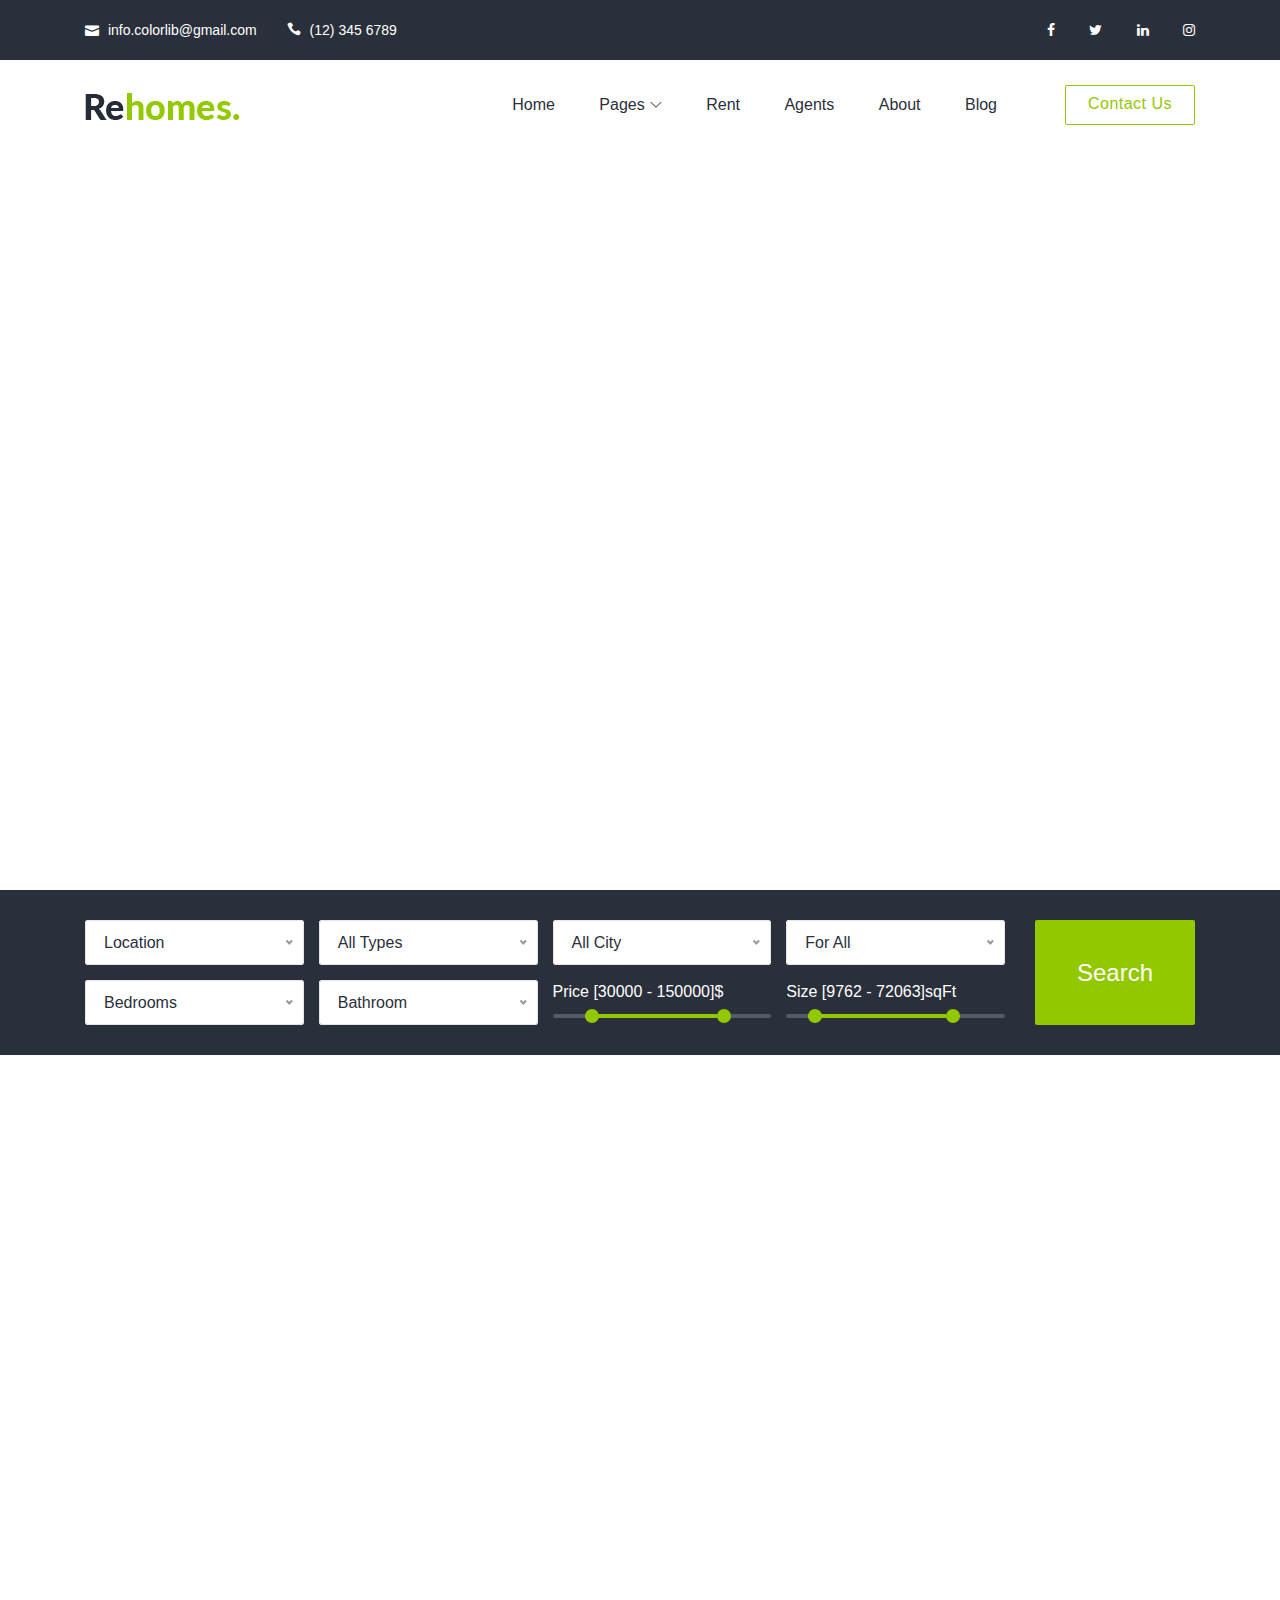
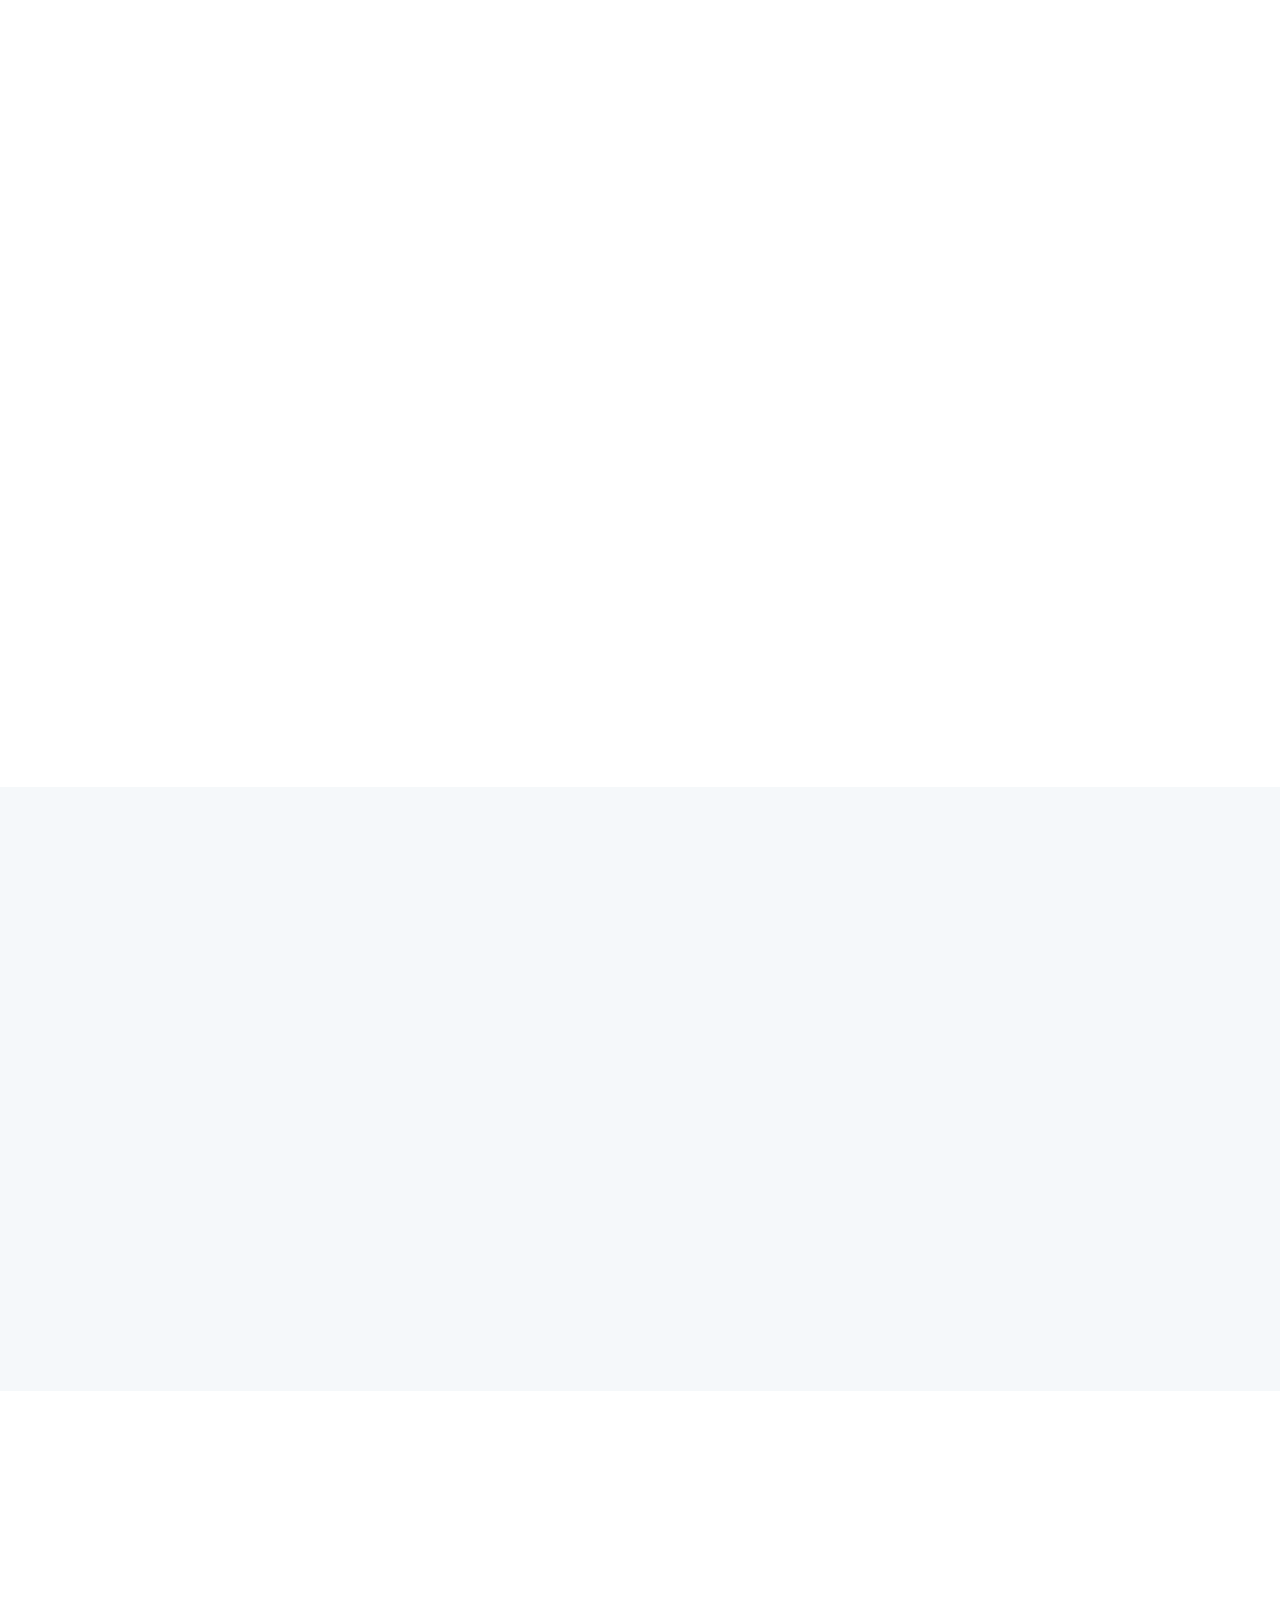
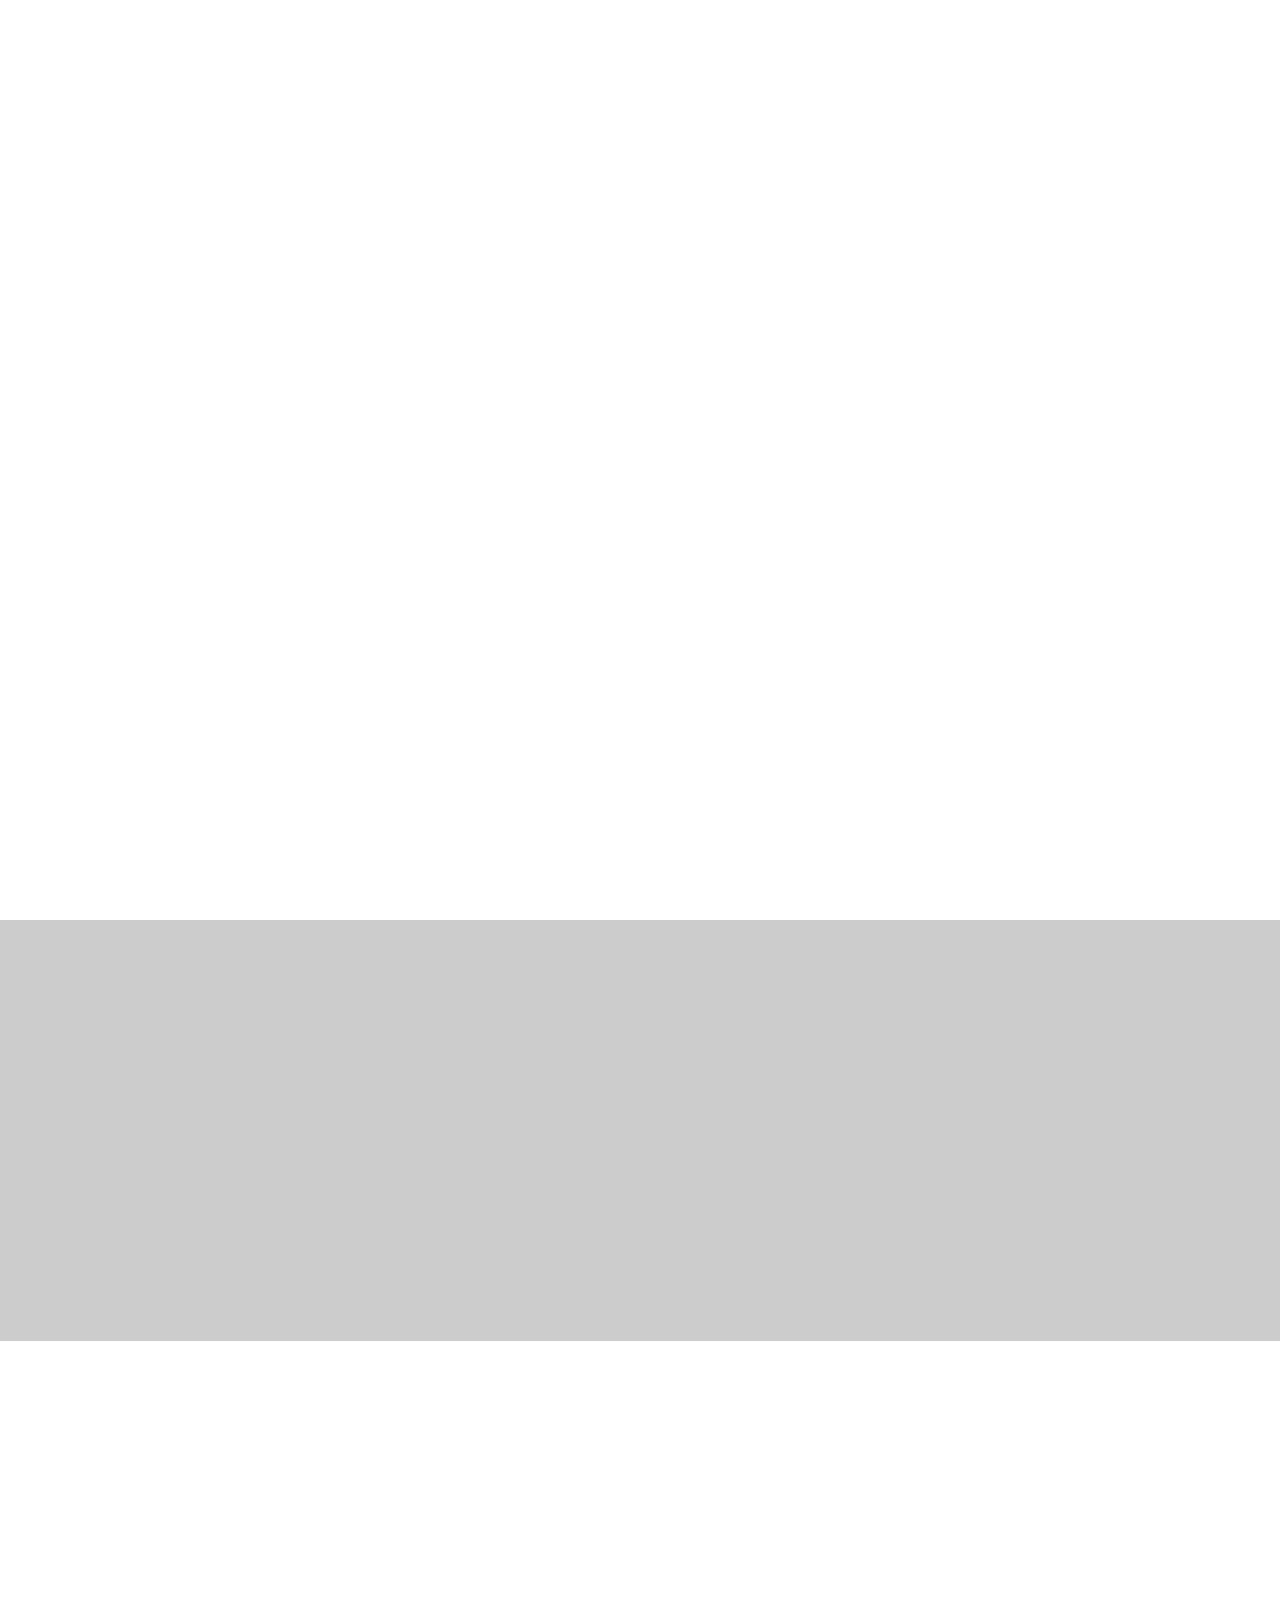
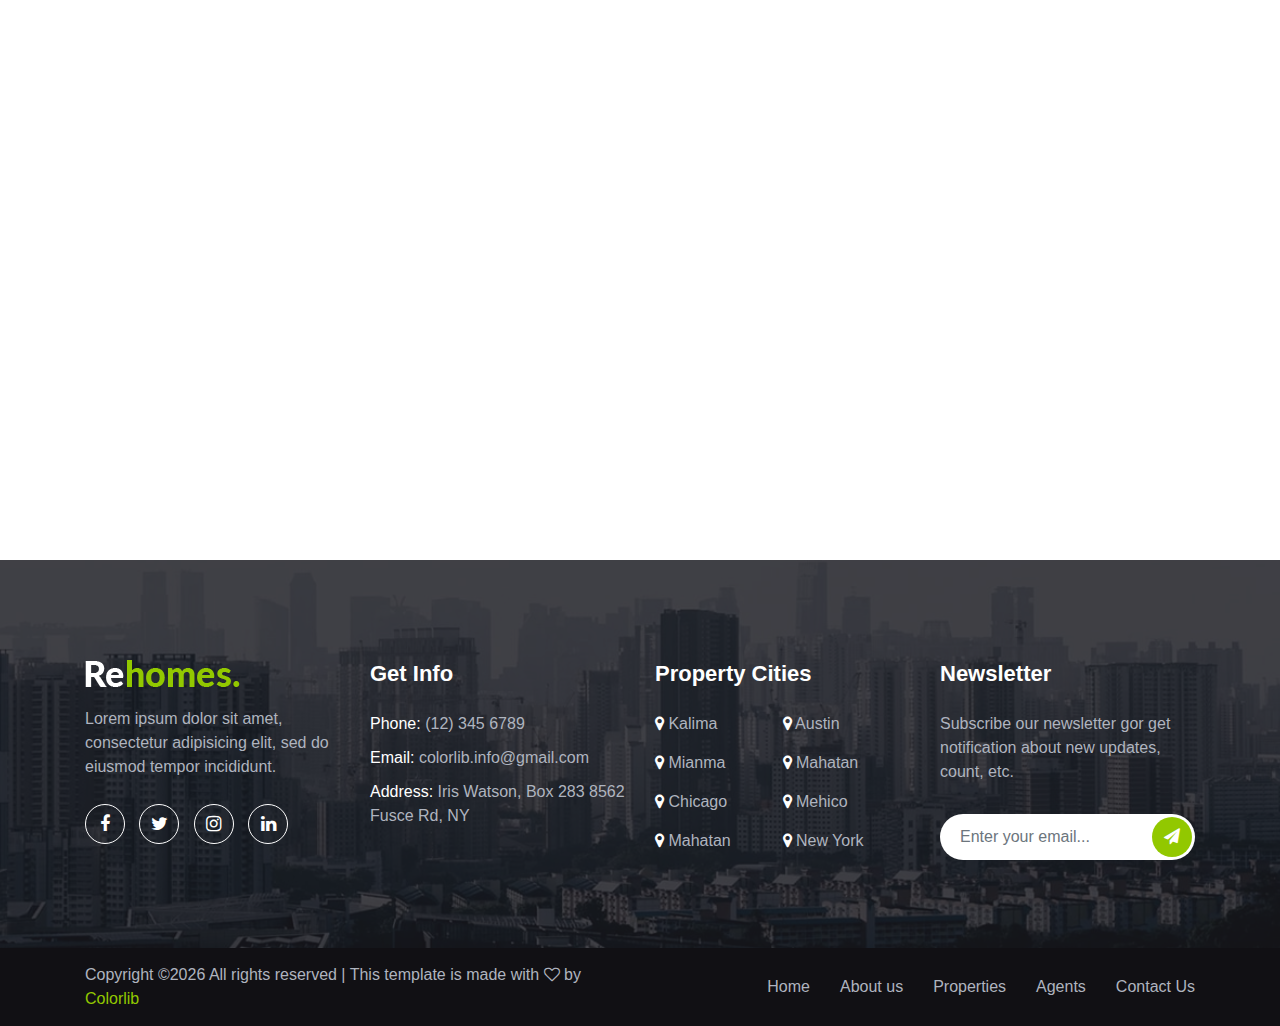
==== rehomes/rehomes/index.html @ c29690f0 "first commit" ====
<!DOCTYPE html>
<html lang="en">

<head>
    <meta charset="UTF-8">
    <meta name="description" content="">
    <meta http-equiv="X-UA-Compatible" content="IE=edge">
    <meta name="viewport" content="width=device-width, initial-scale=1, shrink-to-fit=no">

    <!-- Title -->
    <title>Rehomes - Real Estate HTML Template</title>

    <!-- Favicon -->
    <link rel="icon" href="./img/core-img/favicon.png">

    <!-- Stylesheet -->
    <link rel="stylesheet" href="style.css">

</head>

<body>
    <!-- Preloader -->
    <div id="preloader">
        <div class="loader"></div>
    </div>

    <!-- **** Header Area Start **** -->
    <header class="header-area">
        <!-- Top Header Area Start -->
        <div class="top-header-area">
            <div class="container h-100">
                <div class="row h-100 align-items-center">
                    <div class="col-6">
                        <div class="top-header-content">
                            <a href="#"><i class="icon_mail"></i> <span>info.colorlib@gmail.com</span></a>
                            <a href="#"><i class="icon_phone"></i> <span>(12) 345 6789</span></a>
                        </div>
                    </div>
                    <div class="col-6">
                        <div class="top-header-content">
                            <!-- Top Social Area -->
                            <div class="top-social-area ml-auto">
                                <a href="#"><i class="fa fa-facebook" aria-hidden="true"></i></a>
                                <a href="#"><i class="fa fa-twitter" aria-hidden="true"></i></a>
                                <a href="#"><i class="fa fa-linkedin" aria-hidden="true"></i></a>
                                <a href="#"><i class="fa fa-instagram" aria-hidden="true"></i></a>
                            </div>
                        </div>
                    </div>
                </div>
            </div>
        </div>
        <!-- Top Header Area End -->

        <!-- Main Header Start -->
        <div class="main-header-area animated">
            <div class="classy-nav-container breakpoint-off">
                <div class="container">
                    <!-- Classy Menu -->
                    <nav class="classy-navbar justify-content-between" id="rehomesNav">

                        <!-- Logo -->
                        <a class="nav-brand" href="./index.html"><img src="./img/core-img/logo.png" alt=""></a>

                        <!-- Navbar Toggler -->
                        <div class="classy-navbar-toggler">
                            <span class="navbarToggler"><span></span><span></span><span></span></span>
                        </div>

                        <!-- Menu -->
                        <div class="classy-menu">
                            <!-- Menu Close Button -->
                            <div class="classycloseIcon">
                                <div class="cross-wrap"><span class="top"></span><span class="bottom"></span></div>
                            </div>
                            <!-- Nav Start -->
                            <div class="classynav">
                                <ul id="nav">
                                    <li class="active"><a href="./index.html">Home</a></li>
                                    <li><a href="#">Pages</a>
                                        <ul class="dropdown">
                                            <li class="active"><a href="./index.html">- Home</a></li>
                                            <li><a href="./about.html">- About</a></li>
                                            <li><a href="./agent.html">- Agent</a></li>
                                            <li><a href="./rent.html">- Rent</a></li>
                                            <li><a href="./properties-details.html">- Property Details</a></li>
                                            <li><a href="./blog.html">- Blog</a></li>
                                            <li><a href="./single-blog.html">- Single Blog</a></li>
                                            <li><a href="./contact.html">- Contact</a></li>
                                            <li><a href="#">- Dropdown</a>
                                                <ul class="dropdown">
                                                    <li><a href="#">- Dropdown Item</a></li>
                                                    <li><a href="#">- Dropdown Item</a></li>
                                                    <li><a href="#">- Dropdown Item</a></li>
                                                    <li><a href="#">- Dropdown Item</a></li>
                                                </ul>
                                            </li>
                                        </ul>
                                    </li>
                                    <li><a href="./rent.html">Rent</a></li>
                                    <li><a href="./agent.html">Agents</a></li>
                                    <li><a href="./about.html">About</a></li>
                                    <li><a href="./blog.html">Blog</a></li>
                                </ul>

                                <!-- Contact btn -->
                                <div class="contact-btn mt-3 mt-lg-0 ml-3 ml-lg-5">
                                    <a href="#">Contact Us</a>
                                </div>
                            </div>
                            <!-- Nav End -->
                        </div>
                    </nav>
                </div>
            </div>
        </div>
    </header>
    <!-- **** Header Area End **** -->

    <!-- **** Welcome Maps Area Start **** -->
    <div class="welcome-area wow fadeInUp" data-wow-delay="200ms">
        <div class="google-maps">
            <iframe src="https://www.google.com/maps/embed?pb=!1m18!1m12!1m3!1d17107.2892861271!2d-74.01626372475907!3d40.714272545051664!2m3!1f0!2f0!3f0!3m2!1i1024!2i768!4f13.1!3m3!1m2!1s0x89c24fa5d33f083b%3A0xc80b8f06e177fe62!2sNew+York%2C+NY%2C+USA!5e0!3m2!1sen!2sbd!4v1551762805743" allowfullscreen></iframe>
        </div>
    </div>
    <!-- **** Welcome Maps Area End **** -->

    <!-- **** Location Search Form Area **** -->
    <div class="rehomes-search-form-area wow fadeInUp" data-wow-delay="200ms">
        <div class="container">
            <div class="rehomes-search-form">
                <form action="#" method="post">
                    <div class="row">
                        <div class="col-12 col-lg-10">
                            <div class="row">
                                <div class="col-12 col-md-6 col-lg-3">
                                    <select name="location" id="location" class="form-control">
                                        <option value="location">Location</option>
                                        <option value="armenia">Armenia</option>
                                        <option value="argentina">Argentina</option>
                                        <option value="australia">Australia</option>
                                        <option value="belgium">Belgium</option>
                                        <option value="botswana">Botswana</option>
                                    </select>
                                </div>
                                <div class="col-12 col-md-6 col-lg-3">
                                    <select name="types" id="types" class="form-control">
                                        <option value="all-types">All Types</option>
                                        <option value="commercial">Commercial</option>
                                        <option value="office">Office</option>
                                        <option value="villa">Villa</option>
                                        <option value="apartment">Apartment</option>
                                        <option value="condominium">Condominium</option>
                                    </select>
                                </div>
                                <div class="col-12 col-md-6 col-lg-3">
                                    <select name="city" id="city" class="form-control">
                                        <option value="01">All City</option>
                                        <option value="02">London</option>
                                        <option value="03">Dhaka</option>
                                        <option value="04">Singapore</option>
                                        <option value="05">Comilla</option>
                                        <option value="06">Delhi</option>
                                    </select>
                                </div>
                                <div class="col-12 col-md-6 col-lg-3">
                                    <select name="all" id="all" class="form-control">
                                        <option value="01">For All</option>
                                        <option value="02">02</option>
                                        <option value="03">03</option>
                                        <option value="04">04</option>
                                        <option value="05">05</option>
                                        <option value="06">06</option>
                                    </select>
                                </div>
                                <div class="col-12 col-md-6 col-lg-3">
                                    <select name="bedrooms" id="bedrooms" class="form-control">
                                        <option value="bedrooms">Bedrooms</option>
                                        <option value="01">01</option>
                                        <option value="02">02</option>
                                        <option value="03">03</option>
                                        <option value="04">04</option>
                                        <option value="05">05</option>
                                        <option value="06">06</option>
                                    </select>
                                </div>
                                <div class="col-12 col-md-6 col-lg-3">
                                    <select name="bathroom" id="bathroom" class="form-control">
                                        <option value="Bathroom">Bathroom</option>
                                        <option value="01">01</option>
                                        <option value="02">02</option>
                                        <option value="03">03</option>
                                        <option value="04">04</option>
                                        <option value="05">05</option>
                                        <option value="06">06</option>
                                    </select>
                                </div>
                                <div class="col-12 col-md-6 col-lg-3">
                                    <div class="slider-range mb-15">
                                        <div class="range-price text-white">Price [30000 - 150000]$</div>
                                        <div class="slider-range-price ui-slider ui-slider-horizontal ui-widget ui-widget-content ui-corner-all" data-min="0" data-max="200000" data-unit="$" data-value-min="30000" data-value-max="150000" data-label-result="Price">
                                            <div class="ui-slider-range ui-widget-header ui-corner-all"></div>
                                            <span class="ui-slider-handle ui-state-default ui-corner-all" tabindex="0"></span>
                                            <span class="ui-slider-handle ui-state-default ui-corner-all" tabindex="0"></span>
                                        </div>
                                    </div>
                                </div>
                                <div class="col-12 col-md-6 col-lg-3">
                                    <div class="slider-range mb-15">
                                        <div class="range-size text-white">Size [9762 - 72063]sqFt</div>
                                        <div data-min="0" data-max="98623" data-unit="sqFt" class="slider-range-size ui-slider ui-slider-horizontal ui-widget ui-widget-content ui-corner-all" data-value-min="9762" data-value-max="72063" data-label-result="Size">
                                            <div class="ui-slider-range ui-widget-header ui-corner-all"></div>
                                            <span class="ui-slider-handle ui-state-default ui-corner-all" tabindex="0"></span>
                                            <span class="ui-slider-handle ui-state-default ui-corner-all" tabindex="0"></span>
                                        </div>
                                    </div>
                                </div>
                            </div>
                        </div>
                        <div class="col-12 col-lg-2">
                            <button type="submit" class="btn rehomes-search-btn">Search</button>
                        </div>
                    </div>
                </form>
            </div>
        </div>
    </div>
    <!-- **** Location Search Form Area **** -->

    <!-- **** Sale area Start **** -->
    <section class="rehome-house-sale-area section-padding-100-60">
        <div class="container">
            <div class="row">
                <div class="col-12">
                    <div class="section-heading text-center wow fadeInUp" data-wow-delay="200ms">
                        <h2>Top New In <span>NewYork</span></h2>
                        <p>These are the best deals and deals. All in New York City and nearby area</p>
                    </div>
                </div>

                <!-- Single Property Area -->
                <div class="col-12 col-md-6 col-lg-4">
                    <div class="single-property-area wow fadeInUp" data-wow-delay="200ms">
                        <!-- Property Thumb -->
                        <div class="property-thumb">
                            <img src="img/bg-img/1.jpg" alt="">
                        </div>

                        <!-- Property Description -->
                        <div class="property-desc-area">
                            <!-- Property Title & Seller -->
                            <div class="property-title-seller d-flex justify-content-between">
                                <!-- Title -->
                                <div class="property-title">
                                    <h4>7660 Nikolaus Burg</h4>
                                    <p><i class="fa fa-map-marker" aria-hidden="true"></i> GA 125, Newyork</p>
                                </div>
                                <!-- Seller -->
                                <div class="property-seller">
                                    <p>Seller:</p>
                                    <h6>Alex Cross</h6>
                                </div>
                            </div>
                            <!-- Property Info -->
                            <div class="property-info-area d-flex flex-wrap">
                                <p>Sqft: <span>1420 m2</span></p>
                                <p>Garage: <span>2</span></p>
                                <p>Baths: <span>05</span></p>
                                <p>Baths: <span>06</span></p>
                            </div>
                        </div>

                        <!-- Property Price -->
                        <div class="property-price">
                            <p class="badge-rent">For Rent</p>
                            <p class="price">$1,599/month</p>
                        </div>
                    </div>
                </div>

                <!-- Single Property Area -->
                <div class="col-12 col-md-6 col-lg-4">
                    <div class="single-property-area wow fadeInUp" data-wow-delay="200ms">
                        <!-- Property Thumb -->
                        <div class="property-thumb">
                            <img src="img/bg-img/2.jpg" alt="">
                        </div>
                        <!-- Property Description -->
                        <div class="property-desc-area">
                            <!-- Property Title & Seller -->
                            <div class="property-title-seller d-flex justify-content-between">
                                <!-- Title -->
                                <div class="property-title">
                                    <h4>736 Hauck Alley</h4>
                                    <p><i class="fa fa-map-marker" aria-hidden="true"></i> GA 125, Newyork</p>
                                </div>
                                <!-- Seller -->
                                <div class="property-seller">
                                    <p>Seller:</p>
                                    <h6>Alex Cross</h6>
                                </div>
                            </div>
                            <!-- Property Info -->
                            <div class="property-info-area d-flex flex-wrap">
                                <p>Sqft: <span>1420 m2</span></p>
                                <p>Garage: <span>2</span></p>
                                <p>Baths: <span>05</span></p>
                                <p>Baths: <span>06</span></p>
                            </div>
                        </div>

                        <!-- Property Price -->
                        <div class="property-price">
                            <p class="badge-sale">For Rent</p>
                            <p class="price">$2,120.000</p>
                        </div>
                    </div>
                </div>

                <!-- Single Property Area -->
                <div class="col-12 col-md-6 col-lg-4">
                    <div class="single-property-area wow fadeInUp" data-wow-delay="200ms">
                        <!-- Property Thumb -->
                        <div class="property-thumb">
                            <img src="img/bg-img/3.jpg" alt="">
                        </div>

                        <!-- Property Description -->
                        <div class="property-desc-area">
                            <!-- Property Title & Seller -->
                            <div class="property-title-seller d-flex justify-content-between">
                                <!-- Title -->
                                <div class="property-title">
                                    <h4>170 Center Park</h4>
                                    <p><i class="fa fa-map-marker" aria-hidden="true"></i> GA 125, Newyork</p>
                                </div>
                                <!-- Seller -->
                                <div class="property-seller">
                                    <p>Seller:</p>
                                    <h6>Alex Cross</h6>
                                </div>
                            </div>
                            <!-- Property Info -->
                            <div class="property-info-area d-flex flex-wrap">
                                <p>Sqft: <span>1420 m2</span></p>
                                <p>Garage: <span>2</span></p>
                                <p>Baths: <span>05</span></p>
                                <p>Baths: <span>06</span></p>
                            </div>
                        </div>

                        <!-- Property Price -->
                        <div class="property-price">
                            <p class="badge-rent">For Rent</p>
                            <p class="price">$1,599/month</p>
                        </div>
                    </div>
                </div>

                <!-- Single Property Area -->
                <div class="col-12 col-md-6 col-lg-4">
                    <div class="single-property-area wow fadeInUp" data-wow-delay="200ms">
                        <!-- Property Thumb -->
                        <div class="property-thumb">
                            <img src="img/bg-img/4.jpg" alt="">
                        </div>
                        <!-- Property Description -->
                        <div class="property-desc-area">
                            <!-- Property Title & Seller -->
                            <div class="property-title-seller d-flex justify-content-between">
                                <!-- Title -->
                                <div class="property-title">
                                    <h4>58 Treutel Shores</h4>
                                    <p><i class="fa fa-map-marker" aria-hidden="true"></i> GA 125, Newyork</p>
                                </div>
                                <!-- Seller -->
                                <div class="property-seller">
                                    <p>Seller:</p>
                                    <h6>Alex Cross</h6>
                                </div>
                            </div>
                            <!-- Property Info -->
                            <div class="property-info-area d-flex flex-wrap">
                                <p>Sqft: <span>1420 m2</span></p>
                                <p>Garage: <span>2</span></p>
                                <p>Baths: <span>05</span></p>
                                <p>Baths: <span>06</span></p>
                            </div>
                        </div>

                        <!-- Property Price -->
                        <div class="property-price">
                            <p class="badge-sale">For Rent</p>
                            <p class="price">$2,120.000</p>
                        </div>
                    </div>
                </div>

                <!-- Single Property Area -->
                <div class="col-12 col-md-6 col-lg-4">
                    <div class="single-property-area wow fadeInUp" data-wow-delay="200ms">
                        <!-- Property Thumb -->
                        <div class="property-thumb">
                            <img src="img/bg-img/5.jpg" alt="">
                        </div>

                        <!-- Property Description -->
                        <div class="property-desc-area">
                            <!-- Property Title & Seller -->
                            <div class="property-title-seller d-flex justify-content-between">
                                <!-- Title -->
                                <div class="property-title">
                                    <h4>8332 Ramiro Village</h4>
                                    <p><i class="fa fa-map-marker" aria-hidden="true"></i> GA 125, Newyork</p>
                                </div>
                                <!-- Seller -->
                                <div class="property-seller">
                                    <p>Seller:</p>
                                    <h6>Alex Cross</h6>
                                </div>
                            </div>
                            <!-- Property Info -->
                            <div class="property-info-area d-flex flex-wrap">
                                <p>Sqft: <span>1420 m2</span></p>
                                <p>Garage: <span>2</span></p>
                                <p>Baths: <span>05</span></p>
                                <p>Baths: <span>06</span></p>
                            </div>
                        </div>

                        <!-- Property Price -->
                        <div class="property-price">
                            <p class="badge-sale">For Rent</p>
                            <p class="price">$2,120.000</p>
                        </div>
                    </div>
                </div>

                <!-- Single Property Area -->
                <div class="col-12 col-md-6 col-lg-4">
                    <div class="single-property-area wow fadeInUp" data-wow-delay="200ms">
                        <!-- Property Thumb -->
                        <div class="property-thumb">
                            <img src="img/bg-img/6.jpg" alt="">
                        </div>

                        <!-- Property Description -->
                        <div class="property-desc-area">
                            <!-- Property Title & Seller -->
                            <div class="property-title-seller d-flex justify-content-between">
                                <!-- Title -->
                                <div class="property-title">
                                    <h4>221 Leann Suite 473</h4>
                                    <p><i class="fa fa-map-marker" aria-hidden="true"></i> GA 125, Newyork</p>
                                </div>
                                <!-- Seller -->
                                <div class="property-seller">
                                    <p>Seller:</p>
                                    <h6>Alex Cross</h6>
                                </div>
                            </div>
                            <!-- Property Info -->
                            <div class="property-info-area d-flex flex-wrap">
                                <p>Sqft: <span>1420 m2</span></p>
                                <p>Garage: <span>2</span></p>
                                <p>Baths: <span>05</span></p>
                                <p>Baths: <span>06</span></p>
                            </div>
                        </div>

                        <!-- Property Price -->
                        <div class="property-price">
                            <p class="badge-rent">For Rent</p>
                            <p class="price">$1,599/month</p>
                        </div>
                    </div>
                </div>

            </div>
        </div>
    </section>
    <!-- **** Sale Area End **** -->

    <!-- **** Choose Us Area Start **** -->
    <section class="rehomes-choose-us-area section-padding-100-60">
        <div class="container">
            <div class="row">
                <div class="col-12">
                    <div class="section-heading text-center wow fadeInUp" data-wow-delay="200ms">
                        <h2><span>Why</span> Choose Us?</h2>
                        <p>We have over 8 years of experience and knowledge on how to sell more.</p>
                    </div>
                </div>

                <!-- Single choose us content -->
                <div class="col-12 col-md-6 col-lg-4">
                    <div class="single-choose-us-content wow fadeInUp" data-wow-delay="200ms">
                        <!-- Choose us Icon -->
                        <div class="choose-us-icon">
                            <i class="icon_search"></i>
                        </div>
                        <h5>Find Your Home</h5>
                        <p>Quis ipsum suspendisse ultrices, risus commodo viverra maecenas accumsan lacus vel facilisis. </p>
                    </div>
                </div>

                <!-- Single choose us content -->
                <div class="col-12 col-md-6 col-lg-4">
                    <div class="single-choose-us-content wow fadeInUp" data-wow-delay="200ms">
                        <!-- Choose us Icon -->
                        <div class="choose-us-icon">
                            <i class="icon_building"></i>
                        </div>
                        <h5>Transportation support</h5>
                        <p>Quis ipsum suspendisse ultrices, risus commodo viverra maecenas accumsan lacus vel facilisis. </p>
                    </div>
                </div>

                <!-- Single choose us content -->
                <div class="col-12 col-md-6 col-lg-4">
                    <div class="single-choose-us-content wow fadeInUp" data-wow-delay="200ms">
                        <!-- Choose us Icon -->
                        <div class="choose-us-icon">
                            <i class="icon_creditcard"></i>
                        </div>
                        <h5>Save Your Money</h5>
                        <p>Quis ipsum suspendisse ultrices, risus commodo viverra maecenas accumsan lacus vel facilisis. </p>
                    </div>
                </div>

            </div>
        </div>
    </section>
    <!-- **** Choose Us Area End **** -->

    <!-- **** Categories By Property Area Start **** -->
    <section class="rehomes-categories-property-area section-padding-100-70">
        <div class="container">
            <div class="row">
                <div class="col-12">
                    <div class="section-heading text-center wow fadeInUp" data-wow-delay="200ms">
                        <h2>Categories By <span>Property</span></h2>
                        <p>We have over 8 years of experience and knowledge on how to sell more.</p>
                    </div>
                </div>

                <!-- Single Categories and Property Content -->
                <div class="col-12 col-md-8">
                    <div class="single-categories-property-area bg-gradient-overlay wow fadeInUp" data-wow-delay="200ms">
                        <!-- Property Thumb -->
                        <div class="property-thumb">
                            <a href="#"><img src="img/bg-img/7.jpg" alt=""></a>
                        </div>
                        <!-- Title -->
                        <a class="categories-title" href="#">25 Properties</a>
                        <!-- Property Name and Price -->
                        <div class="property-name-price-text">
                            <a href="#">Villa In Newyork</a>
                            <p>From $28000</p>
                        </div>
                    </div>
                </div>

                <!-- Single Categories and Property Content -->
                <div class="col-12 col-md-4">
                    <div class="single-categories-property-area bg-gradient-overlay wow fadeInUp" data-wow-delay="200ms">
                        <!-- Property Thumb -->
                        <div class="property-thumb">
                            <a href="#"><img src="img/bg-img/8.jpg" alt=""></a>
                        </div>
                        <!-- Title -->
                        <a class="categories-title" href="#">25 Properties</a>
                        <!-- Property Name and Price -->
                        <div class="property-name-price-text">
                            <a href="#">Home In LA</a>
                            <p>From $10000</p>
                        </div>
                    </div>
                </div>

                <!-- Single Categories and Property Content -->
                <div class="col-12 col-md-4">
                    <div class="single-categories-property-area bg-gradient-overlay wow fadeInUp" data-wow-delay="200ms">
                        <!-- Property Thumb -->
                        <div class="property-thumb">
                            <a href="#"><img src="img/bg-img/9.jpg" alt=""></a>
                        </div>
                        <!-- Title -->
                        <a class="categories-title" href="#">25 Properties</a>
                        <!-- Property Name and Price -->
                        <div class="property-name-price-text">
                            <a href="#">Home In Landport</a>
                            <p>From $16000</p>
                        </div>
                    </div>
                </div>

                <!-- Single Categories and Property Content -->
                <div class="col-12 col-md-8">
                    <div class="single-categories-property-area bg-gradient-overlay wow fadeInUp" data-wow-delay="200ms">
                        <!-- Property Thumb -->
                        <div class="property-thumb">
                            <a href="#"><img src="img/bg-img/10.jpg" alt=""></a>
                        </div>
                        <!-- Title -->
                        <a class="categories-title" href="#">25 Properties</a>
                        <!-- Property Name and Price -->
                        <div class="property-name-price-text">
                            <a href="#">Villa In Sysney</a>
                            <p>From $36000</p>
                        </div>
                    </div>
                </div>

            </div>
        </div>
    </section>
    <!-- **** Categories By Property Area End **** -->

    <!-- **** Call to Action Area Start **** -->
    <section class="rehome-call-to-action-area bg-overlay bg-img jarallax section-padding-100" style="background-image: url(img/bg-img/11.jpg);">
        <div class="container">
            <div class="row">
                <div class="col-12 col-lg-7">
                    <!-- Call to Action Content -->
                    <div class="call-to-action-content wow fadeInUp" data-wow-delay="200ms">
                        <h2>Download app &amp; join now!</h2>
                        <p>Download and sign up to receive all the latest real estate news.</p>
                        <!-- Button -->
                        <div class="download-btn">
                            <a class="mr-2" href="#"><img src="img/bg-img/12.png" alt=""></a>
                            <a href="#"><img src="img/bg-img/13.png" alt=""></a>
                        </div>
                    </div>
                </div>
            </div>
        </div>
    </section>
    <!-- **** Call to Action Area End **** -->

    <!-- **** Blog area Start **** -->
    <section class="rehome-blog-area section-padding-100-60">
        <div class="container">
            <div class="row">
                <div class="col-12">
                    <!-- Section Heading -->
                    <div class="section-heading text-center wow fadeInUp" data-wow-delay="200ms">
                        <h2>Latest <span>News</span></h2>
                        <p>Sign up for the latest real estate information and more.</p>
                    </div>
                </div>

                <!-- Single blog content -->
                <div class="col-12 col-md-6 col-lg-4">
                    <div class="single-post-area wow fadeInUp" data-wow-delay="200ms">
                        <!-- Post Thumb -->
                        <div class="post-thumb">
                            <img src="img/bg-img/14.jpg" alt="">
                        </div>
                        <a class="post-title" href="#">Benjamin Franklin S Method Of Habit Formation</a>
                        <!-- Post Meta -->
                        <div class="post-meta">
                            <a class="post-author" href="#">By Polly Williams</a>
                            <a class="post-date" href="#">Dec 19, 2018</a>
                            <a class="post-comment" href="#">3 Comment</a>
                        </div>
                    </div>
                </div>

                <!-- Single blog content -->
                <div class="col-12 col-md-6 col-lg-4">
                    <div class="single-post-area wow fadeInUp" data-wow-delay="200ms">
                        <!-- Post Thumb -->
                        <div class="post-thumb">
                            <img src="img/bg-img/15.jpg" alt="">
                        </div>
                        <a class="post-title" href="#">How To Set Intentions That Energize You</a>
                        <!-- Post Meta -->
                        <div class="post-meta">
                            <a class="post-author" href="#">By Mattie Ramirez </a>
                            <a class="post-date" href="#">Dec 19, 2018</a>
                            <a class="post-comment" href="#">3 Comment</a>
                        </div>
                    </div>
                </div>

                <!-- Single blog content -->
                <div class="col-12 col-md-6 col-lg-4">
                    <div class="single-post-area wow fadeInUp" data-wow-delay="200ms">
                        <!-- Post Thumb -->
                        <div class="post-thumb">
                            <img src="img/bg-img/16.jpg" alt="">
                        </div>
                        <a class="post-title" href="#">Burning Desire Golden Key Or Red Herring</a>
                        <!-- Post Meta -->
                        <div class="post-meta">
                            <a class="post-author" href="#">By Nicholas Brewer</a>
                            <a class="post-date" href="#">Dec 19, 2018</a>
                            <a class="post-comment" href="#">3 Comment</a>
                        </div>
                    </div>
                </div>
            </div>
        </div>
    </section>
    <!-- **** Blog area End **** -->

    <!-- **** Partner Area Start **** -->
    <div class="partner-area wow fadeInUp" data-wow-delay="200ms">
        <div class="container">
            <div class="row">
                <div class="col-12">
                    <div class="partner-logo-slide owl-carousel">
                        <!-- Single Partner Logo -->
                        <a href="#" class="partner-logo wow fadeInUp" data-wow-delay="100ms"><img src="img/core-img/1.png" alt=""></a>
                        <!-- Single Partner Logo -->
                        <a href="#" class="partner-logo wow fadeInUp" data-wow-delay="300ms"><img src="img/core-img/2.png" alt=""></a>
                        <!-- Single Partner Logo -->
                        <a href="#" class="partner-logo wow fadeInUp" data-wow-delay="500ms"><img src="img/core-img/3.png" alt=""></a>
                        <!-- Single Partner Logo -->
                        <a href="#" class="partner-logo wow fadeInUp" data-wow-delay="700ms"><img src="img/core-img/4.png" alt=""></a>
                        <!-- Single Partner Logo -->
                        <a href="#" class="partner-logo wow fadeInUp" data-wow-delay="900ms"><img src="img/core-img/5.png" alt=""></a>
                    </div>
                </div>
            </div>
        </div>
    </div>
    <!-- **** Partner Area End **** -->

    <!-- **** Footer Area Start **** -->
    <footer class="footer-area bg-img bg-overlay-2 section-padding-100-0" style="background-image: url(img/bg-img/17.jpg);">
        <!-- Main Footer Area -->
        <div class="main-footer-area">
            <div class="container">
                <div class="row justify-content-between">

                    <!-- Footer Widget Area -->
                    <div class="col-12 col-sm-6 col-lg-3">
                        <div class="single-footer-widget mb-80">
                            <!-- Footer Logo -->
                            <a href="#" class="footer-logo"><img src="img/core-img/logo-2.png" alt=""></a>

                            <p>Lorem ipsum dolor sit amet, consectetur adipisicing elit, sed do eiusmod tempor incididunt.</p>
                            <!-- Social Info -->
                            <div class="social-info">
                                <a href="#"><i class="fa fa-facebook" aria-hidden="true"></i></a>
                                <a href="#"><i class="fa fa-twitter" aria-hidden="true"></i></a>
                                <a href="#"><i class="fa fa-instagram" aria-hidden="true"></i></a>
                                <a href="#"><i class="fa fa-linkedin" aria-hidden="true"></i></a>
                            </div>
                        </div>
                    </div>

                    <!-- Footer Widget Area -->
                    <div class="col-12 col-sm-6 col-lg-3">
                        <div class="single-footer-widget mb-80">
                            <!-- Widget Title -->
                            <h5 class="widget-title">Get info</h5>

                            <!-- Contact Area -->
                            <div class="footer-contact">
                                <p>Phone: <span>(12) 345 6789</span></p>
                                <p>Email: <span>colorlib.info@gmail.com</span></p>
                                <p>Address: <span>Iris Watson, Box 283 8562 Fusce Rd, NY</span></p>
                            </div>
                        </div>
                    </div>

                    <!-- Footer Widget Area -->
                    <div class="col-12 col-sm-6 col-lg-3">
                        <div class="single-footer-widget mb-80">
                            <!-- Widget Title -->
                            <h5 class="widget-title">Property Cities</h5>

                            <!-- Footer Nav -->
                            <ul class="footer-nav d-flex flex-wrap">
                                <li><a href="#"><i class="fa fa-map-marker" aria-hidden="true"></i> Kalima</a></li>
                                <li><a href="#"><i class="fa fa-map-marker" aria-hidden="true"></i> Austin</a></li>
                                <li><a href="#"><i class="fa fa-map-marker" aria-hidden="true"></i> Mianma</a></li>
                                <li><a href="#"><i class="fa fa-map-marker" aria-hidden="true"></i> Mahatan</a></li>
                                <li><a href="#"><i class="fa fa-map-marker" aria-hidden="true"></i> Chicago</a></li>
                                <li><a href="#"><i class="fa fa-map-marker" aria-hidden="true"></i> Mehico</a></li>
                                <li><a href="#"><i class="fa fa-map-marker" aria-hidden="true"></i> Mahatan</a></li>
                                <li><a href="#"><i class="fa fa-map-marker" aria-hidden="true"></i> New York</a></li>
                            </ul>
                        </div>
                    </div>

                    <!-- Footer Widget Area -->
                    <div class="col-12 col-sm-6 col-lg-3">
                        <div class="single-footer-widget mb-80">
                            <!-- Widget Title -->
                            <h5 class="widget-title">Newsletter</h5>

                            <p>Subscribe our newsletter gor get notification about new updates, count, etc.</p>
                            <!-- Newsletter Form -->
                            <form action="index.html" class="nl-form">
                                <input type="email" name="nl-email" class="form-control" placeholder="Enter your email...">
                                <button type="submit"><i class="fa fa-paper-plane" aria-hidden="true"></i></button>
                            </form>
                        </div>
                    </div>
                </div>
            </div>
        </div>

        <!-- Copywrite Area -->
        <div class="copywrite-content">
            <div class="container">
                <div class="row align-items-center">
                    <!-- Copywrite Text -->
                    <div class="col-12 col-sm-6">
                        <div class="copywrite-text">
                            <p><!-- Link back to Colorlib can't be removed. Template is licensed under CC BY 3.0. -->
Copyright &copy;<script>document.write(new Date().getFullYear());</script> All rights reserved | This template is made with <i class="fa fa-heart-o" aria-hidden="true"></i> by <a href="https://colorlib.com" target="_blank">Colorlib</a>
<!-- Link back to Colorlib can't be removed. Template is licensed under CC BY 3.0. --></p>
                        </div>
                    </div>

                    <!-- Footer Menu -->
                    <div class="col-12 col-sm-6">
                        <div class="footer-menu">
                            <ul class="nav">
                                <li><a href="#">Home</a></li>
                                <li><a href="#">About us</a></li>
                                <li><a href="#">Properties</a></li>
                                <li><a href="#">Agents</a></li>
                                <li><a href="#">Contact Us</a></li>
                            </ul>
                        </div>
                    </div>
                </div>
            </div>
        </div>
    </footer>
    <!-- **** Footer Area End **** -->

    <!-- **** All JS Files ***** -->
    <!-- jQuery 2.2.4 -->
    <script src="js/jquery.min.js"></script>
    <!-- Popper -->
    <script src="js/popper.min.js"></script>
    <!-- Bootstrap -->
    <script src="js/bootstrap.min.js"></script>
    <!-- All Plugins -->
    <script src="js/rehomes.bundle.js"></script>
    <!-- Active -->
    <script src="js/default-assets/active.js"></script>

</body>

</html>
---- rehomes/rehomes/style.css ----
/* ------------------------------------------
[Master Stylesheet]

Template Name: Rehomes - Real Estate HTML Template
Template Author: Colorlib
Template Author URL: http://colorlib.com
Version: 1.0.0
Last Update: March 5, 2019
---------------------------------------------

---------------------------------------------
[Tables of CSS Content]

+ body

    01.0 Reboot Area CSS
    02.0 Spacing Area CSS
    03.0 Preloader Area CSS
    04.0 Heading Area CSS
    05.0 Backtotop Area CSS
    06.0 Buttons Area CSS
    07.0 Header Area CSS
    08.0 Hero Area CSS
    09.0 Search Area CSS
    10.0 Footer Area CSS
    11.0 Partner Area CSS
    12.0 Project Area CSS
    13.0 Choose Area CSS
    14.0 CTA Area CSS
    15.0 Sale Area CSS
    16.0 Testimonial Area CSS
    17.0 Contact Area CSS
    18.0 Widget Area CSS
    19.0 Breadcrumb Area CSS
    20.0 Blog Area CSS
    21.0 Categories Area CSS
    22.0 Pagination Area CSS
    23.0 About Area CSS
    24.0 Support Area CSS
    25.0 Agent Area CSS
    26.0 Properties Area CSS

--------------------------------------------- */
/* Import Fonts & All CSS */
@import url("https://fonts.googleapis.com/css?family=Poppins:100,200,300,400,500,600,700");
@import url(css/bootstrap.min.css);
@import url(css/animate.css);
@import url(css/default-assets/classy-nav.css);
@import url(css/owl.carousel.min.css);
@import url(css/magnific-popup.css);
@import url(css/nice-select.css);
@import url(css/font-awesome.min.css);
@import url(css/style.css);
@import url(css/jquery-ui.min.css);
/* :: 01.0 Reboot Area CSS */
* {
  margin: 0;
  padding: 0; }

body {
  font-family: "Lato", sans-serif;
  font-weight: 400;
  font-size: 16px;
  position: relative;
  z-index: auto; }

h1,
h2,
h3,
h4,
h5,
h6 {
  font-family: "Lato", sans-serif;
  color: #2a303b;
  line-height: 1.25;
  font-weight: 700; }

a {
  color: #2a303b;
  text-decoration: none;
  -webkit-transition-duration: 500ms;
  -o-transition-duration: 500ms;
  transition-duration: 500ms;
  outline: none;
  font-weight: 500; }
  a:hover, a:focus {
    color: #2a303b;
    text-decoration: none;
    -webkit-transition-duration: 500ms;
    -o-transition-duration: 500ms;
    transition-duration: 500ms;
    outline: none;
    font-weight: 500; }

li {
  list-style: none; }

p {
  line-height: 1.5;
  color: #636a76;
  font-size: 16px;
  font-weight: 400; }

img {
  max-width: 100%;
  height: auto; }

ul {
  margin: 0;
  padding: 0; }
  ul li {
    margin: 0;
    padding: 0; }

.bg-overlay {
  position: relative;
  z-index: 1; }
  .bg-overlay::after {
    position: absolute;
    content: "";
    height: 100%;
    width: 100%;
    top: 0;
    left: 0;
    z-index: -1;
    background-color: rgba(0, 0, 0, 0.2); }

.bg-overlay-2 {
  position: relative;
  z-index: 1; }
  .bg-overlay-2::after {
    position: absolute;
    content: "";
    height: 100%;
    width: 100%;
    top: 0;
    left: 0;
    z-index: -1;
    background-color: rgba(25, 24, 29, 0.8); }

.bg-overlay-3 {
  position: relative;
  z-index: 1; }
  .bg-overlay-3::after {
    position: absolute;
    content: "";
    height: 100%;
    width: 100%;
    top: 0;
    left: 0;
    z-index: -1;
    background-color: rgba(25, 24, 29, 0.3); }

.bg-overlay-4 {
  position: relative;
  z-index: 1; }
  .bg-overlay-4::after {
    position: absolute;
    content: "";
    height: 100%;
    width: 100%;
    top: 0;
    left: 0;
    z-index: -1;
    background-color: rgba(25, 24, 29, 0.7); }

.bg-gradient-overlay {
  position: relative;
  z-index: 1; }
  .bg-gradient-overlay::after {
    content: '';
    position: absolute;
    width: 100%;
    height: 100%;
    top: 0;
    left: 0;
    z-index: 10;
    background: rgba(0, 0, 0, 0.6);
    background: -webkit-gradient(linear, left bottom, left top, from(rgba(0, 0, 0, 0.6)), color-stop(90%, rgba(0, 0, 0, 0.1)), to(rgba(0, 0, 0, 0)));
    background: -webkit-linear-gradient(bottom, rgba(0, 0, 0, 0.6) 0%, rgba(0, 0, 0, 0.1) 90%, rgba(0, 0, 0, 0) 100%);
    background: -o-linear-gradient(bottom, rgba(0, 0, 0, 0.6) 0%, rgba(0, 0, 0, 0.1) 90%, rgba(0, 0, 0, 0) 100%);
    background: linear-gradient(to top, rgba(0, 0, 0, 0.6) 0%, rgba(0, 0, 0, 0.1) 90%, rgba(0, 0, 0, 0) 100%);
    border-radius: 5px; }

.bg-img {
  background-position: center center !important;
  background-size: cover !important;
  background-repeat: no-repeat !important; }

.jarallax {
  position: relative;
  z-index: 0; }
  .jarallax > .jarallax-img {
    position: absolute;
    object-fit: cover;
    font-family: 'object-fit: cover';
    top: 0;
    left: 0;
    width: 100%;
    height: 100%;
    z-index: -1; }

.mfp-image-holder .mfp-close,
.mfp-iframe-holder .mfp-close {
  color: #ffffff;
  right: 20px;
  text-align: center;
  padding-right: 0;
  width: 100%;
  position: fixed;
  top: 20px;
  width: 30px;
  background: #92c800;
  height: 30px;
  line-height: 30px; }

button.mfp-close,
button.mfp-arrow {
  background: #92c800; }

.mfp-bottom-bar {
  display: none !important; }

.mfp-bg {
  background-color: #000000; }

.bg-transparent {
  background-color: transparent !important; }

.bg-gray {
  background-color: #eef2f5 !important; }

textarea:focus,
input:focus {
  outline: none; }

textarea:invalid,
input:invalid {
  box-shadow: none !important; }

.border {
  border-color: #e5e5e5; }

.border-2 {
  border: 1px solid #ebebeb; }

.mfp-arrow-left::after {
  border-right-color: transparent; }

.mfp-arrow-left::before {
  border-right-color: #ffffff; }

.mfp-arrow-right::after {
  border-left-color: transparent; }

.mfp-arrow-right::before {
  border-left-color: #ffffff; }

/* :: 02.0 Spacing Area CSS */
.mt-10 {
  margin-top: 10px; }

.mt-15 {
  margin-top: 15px; }

.mt-30 {
  margin-top: 30px; }

.mt-40 {
  margin-top: 40px; }

.mt-50 {
  margin-top: 50px; }

.mt-70 {
  margin-top: 70px; }

.mt-80 {
  margin-top: 80px; }

.mt-100 {
  margin-top: 100px; }

.mt-150 {
  margin-top: 150px; }

.mr-15 {
  margin-right: 15px; }

.mr-30 {
  margin-right: 30px; }

.mr-50 {
  margin-right: 50px; }

.mr-100 {
  margin-right: 100px; }

.mb-10 {
  margin-bottom: 10px; }

.mb-15 {
  margin-bottom: 15px; }

.mb-20 {
  margin-bottom: 20px; }

.mb-30 {
  margin-bottom: 30px; }

.mb-40 {
  margin-bottom: 40px; }

.mb-50 {
  margin-bottom: 50px; }

.mb-60 {
  margin-bottom: 60px; }

.mb-70 {
  margin-bottom: 70px; }

.mb-80 {
  margin-bottom: 80px; }

.mb-100 {
  margin-bottom: 100px; }

.ml-15 {
  margin-left: 15px; }

.ml-30 {
  margin-left: 30px; }

.ml-50 {
  margin-left: 50px; }

.ml-100 {
  margin-left: 100px; }

.pt-50 {
  padding-top: 50px !important; }

.section-padding-70-60 {
  padding-top: 70px;
  padding-bottom: 60px; }

.section-padding-100 {
  padding-top: 100px;
  padding-bottom: 100px; }

.section-padding-100-60 {
  padding-top: 100px;
  padding-bottom: 60px; }

.section-padding-0-60 {
  padding-top: 0;
  padding-bottom: 60px; }

.section-padding-80 {
  padding-top: 80px;
  padding-bottom: 80px; }

.section-padding-80-40 {
  padding-top: 80px;
  padding-bottom: 40px; }

.section-padding-0-80 {
  padding-top: 0;
  padding-bottom: 80px; }

.section-padding-80-0 {
  padding-top: 80px;
  padding-bottom: 0; }

.section-padding-100-70 {
  padding-top: 100px;
  padding-bottom: 70px; }

.section-padding-0-100 {
  padding-top: 0;
  padding-bottom: 100px; }

.section-padding-100-0 {
  padding-top: 100px;
  padding-bottom: 0; }

/* :: 3.0 Preloader Area CSS */
#preloader {
  position: fixed;
  width: 100%;
  height: 100%;
  z-index: 9999999;
  top: 0;
  left: 0;
  background-color: #ffffff;
  display: -webkit-box;
  display: -ms-flexbox;
  display: flex;
  -webkit-box-align: center;
  -ms-flex-align: center;
  align-items: center;
  -webkit-box-pack: center;
  -ms-flex-pack: center;
  justify-content: center;
  overflow: hidden; }

.loader,
.loader:before,
.loader:after {
  border-radius: 50%;
  width: 2.5em;
  height: 2.5em;
  -webkit-animation-fill-mode: both;
  animation-fill-mode: both;
  -webkit-animation: load7 1.8s infinite ease-in-out;
  animation: load7 1.8s infinite ease-in-out; }

.loader {
  color: #92c800;
  font-size: 6px;
  position: relative;
  -webkit-transform: translateZ(0);
  -ms-transform: translateZ(0);
  transform: translateZ(0);
  -webkit-animation-delay: -0.16s;
  animation-delay: -0.16s; }

.loader:before,
.loader:after {
  content: '';
  position: absolute;
  top: 0; }

.loader:before {
  left: -3.5em;
  -webkit-animation-delay: -0.32s;
  animation-delay: -0.32s; }

.loader:after {
  left: 3.5em; }

@-webkit-keyframes load7 {
  0%,
    80%,
    100% {
    box-shadow: 0 2.5em 0 -1.3em; }
  40% {
    box-shadow: 0 2.5em 0 0; } }
@keyframes load7 {
  0%,
    80%,
    100% {
    box-shadow: 0 2.5em 0 -1.3em; }
  40% {
    box-shadow: 0 2.5em 0 0; } }
/* :: 4.0 Heading Area CSS */
.section-heading {
  position: relative;
  z-index: 1;
  margin-bottom: 50px; }
  .section-heading h2 {
    font-size: 42px;
    text-transform: capitalize;
    display: block;
    color: #2a303b;
    margin-bottom: 10px; }
    .section-heading h2 span {
      color: #92c800; }
    @media only screen and (min-width: 768px) and (max-width: 991px) {
      .section-heading h2 {
        font-size: 36px; } }
    @media only screen and (max-width: 767px) {
      .section-heading h2 {
        font-size: 24px; } }
    @media only screen and (min-width: 576px) and (max-width: 767px) {
      .section-heading h2 {
        font-size: 30px; } }
  .section-heading p {
    font-size: 18px;
    margin-bottom: 0; }
    @media only screen and (max-width: 767px) {
      .section-heading p {
        font-size: 14px; } }

/* :: 05.0 Backtotop Area CSS */
#scrollUp {
  position: fixed;
  right: 40px;
  font-size: 20px;
  line-height: 40px;
  width: 40px;
  height: 40px;
  bottom: 40px;
  background-color: #92c800;
  color: #ffffff;
  text-align: center;
  -webkit-transition-duration: 500ms;
  -o-transition-duration: 500ms;
  transition-duration: 500ms;
  border-radius: 50%;
  -webkit-box-shadow: 0 2px 40px 8px rgba(15, 15, 15, 0.15);
  box-shadow: 0 2px 40px 8px rgba(15, 15, 15, 0.15);
  z-index: 15962536; }
  @media only screen and (max-width: 767px) {
    #scrollUp {
      right: 20px;
      bottom: 20px; } }
  #scrollUp:focus, #scrollUp:hover {
    background-color: #000000;
    color: #ffffff; }

/* :: 06.0 Buttons Area CSS */
.btn:focus {
  box-shadow: none; }

.rehomes-btn {
  position: relative;
  z-index: 1;
  min-width: 150px;
  height: 46px;
  line-height: 46px;
  font-size: 16px;
  font-weight: 500;
  display: inline-block;
  padding: 0 40px;
  text-align: center;
  text-transform: capitalize;
  background-color: #92c800;
  color: #ffffff;
  border: none;
  border-radius: 2px;
  -webkit-transition-duration: 500ms;
  -o-transition-duration: 500ms;
  transition-duration: 500ms; }
  .rehomes-btn:focus, .rehomes-btn:hover {
    font-weight: 500;
    -webkit-box-shadow: 0 2px 40px 8px rgba(15, 15, 15, 0.15);
    box-shadow: 0 2px 40px 8px rgba(15, 15, 15, 0.15);
    background-color: #ffffff;
    color: #92c800; }
  .rehomes-btn.btn-2 {
    min-width: 180px;
    height: 50px;
    line-height: 46px;
    border: 2px solid #92c800;
    background-color: transparent;
    color: #ffffff; }
    .rehomes-btn.btn-2:focus, .rehomes-btn.btn-2:hover {
      color: #ffffff;
      background-color: #92c800; }

/* :: 07.0 Header Area CSS */
.header-area {
  position: relative;
  z-index: 1000;
  width: 100%;
  -webkit-transition-duration: 500ms;
  -o-transition-duration: 500ms;
  transition-duration: 500ms;
  background-color: #92c800; }

.top-header-area {
  position: relative;
  z-index: 1;
  width: 100%;
  height: 60px;
  background-color: #2a303b; }
  .top-header-area .top-header-content {
    display: -webkit-box;
    display: -ms-flexbox;
    display: flex;
    -webkit-box-align: center;
    -ms-flex-align: center;
    align-items: center; }
    .top-header-area .top-header-content > a {
      color: #ffffff;
      font-size: 14px;
      font-weight: 400;
      display: inline-block;
      margin-right: 30px; }
      .top-header-area .top-header-content > a:last-child {
        margin-right: 0; }
      .top-header-area .top-header-content > a i {
        padding-right: 5px;
        color: #ffffff; }
      @media only screen and (min-width: 768px) and (max-width: 991px) {
        .top-header-area .top-header-content > a {
          margin-right: 30px; } }
      @media only screen and (max-width: 767px) {
        .top-header-area .top-header-content > a {
          margin-right: 15px; } }
      @media only screen and (min-width: 768px) and (max-width: 991px) {
        .top-header-area .top-header-content > a span {
          display: none; } }
      @media only screen and (max-width: 767px) {
        .top-header-area .top-header-content > a span {
          display: none; } }
      .top-header-area .top-header-content > a:hover, .top-header-area .top-header-content > a:focus {
        color: #afb4bf; }
    .top-header-area .top-header-content .top-social-area a {
      display: inline-block;
      margin-right: 30px;
      color: #ffffff;
      line-height: 50px;
      font-size: 14px; }
      .top-header-area .top-header-content .top-social-area a:last-child {
        margin-right: 0; }
      @media only screen and (max-width: 767px) {
        .top-header-area .top-header-content .top-social-area a {
          margin-right: 15px; } }
      .top-header-area .top-header-content .top-social-area a:hover, .top-header-area .top-header-content .top-social-area a:focus {
        color: #92c800; }

.classy-nav-container {
  background-color: transparent;
  padding: 0; }
  .classy-nav-container .classy-navbar {
    -webkit-transition-duration: 500ms;
    -o-transition-duration: 500ms;
    transition-duration: 500ms;
    height: 90px;
    padding: 0; }
    @media only screen and (max-width: 767px) {
      .classy-nav-container .classy-navbar .nav-brand {
        max-width: 90px;
        margin-right: 15px; } }
    .classy-nav-container .classy-navbar .classynav ul li a {
      font-size: 16px;
      text-transform: capitalize;
      color: #2a303b;
      font-weight: 500;
      padding: 0 20px; }
      .classy-nav-container .classy-navbar .classynav ul li a:focus, .classy-nav-container .classy-navbar .classynav ul li a:hover {
        color: #afb4bf;
        font-weight: 500; }
    .classy-nav-container .classy-navbar .classynav ul li.cn-dropdown-item ul li a, .classy-nav-container .classy-navbar .classynav ul li.megamenu-item ul li a {
      font-size: 14px;
      text-transform: capitalize;
      height: 42px;
      line-height: 42px;
      padding: 0 30px;
      color: #2a303b; }
      .classy-nav-container .classy-navbar .classynav ul li.cn-dropdown-item ul li a:focus, .classy-nav-container .classy-navbar .classynav ul li.cn-dropdown-item ul li a:hover, .classy-nav-container .classy-navbar .classynav ul li.megamenu-item ul li a:focus, .classy-nav-container .classy-navbar .classynav ul li.megamenu-item ul li a:hover {
        color: #92c800; }

.classynav ul li.active a {
  color: #92c800; }

.classynav ul li.has-down > a::after,
.classynav ul li.has-down.active > a::after,
.classynav ul li.megamenu-item > a::after {
  color: #2a303b; }

.breakpoint-off .classynav ul li .dropdown,
.breakpoint-off .classynav ul li .megamenu {
  width: 210px;
  -webkit-box-shadow: 0 2px 40px 8px rgba(15, 15, 15, 0.15);
  box-shadow: 0 2px 40px 8px rgba(15, 15, 15, 0.15);
  border-radius: 6px; }

.breakpoint-off .classynav ul li .megamenu {
  width: 100%; }

.classy-navbar-toggler .navbarToggler span {
  background-color: #2a303b; }

.main-header-area {
  position: relative;
  z-index: 1;
  background-color: #ffffff; }
  .main-header-area .contact-btn a {
    border: 1px solid #92c800;
    height: 40px;
    line-height: 36px;
    min-width: 130px;
    text-align: center;
    color: #92c800;
    font-size: 16px;
    border-radius: 2px;
    letter-spacing: 0.5px; }
    .main-header-area .contact-btn a:hover, .main-header-area .contact-btn a:focus {
      background-color: #92c800;
      color: #ffffff; }
  .main-header-area.sticky {
    position: fixed;
    width: 100%;
    left: 0;
    top: 0;
    z-index: 999;
    -webkit-box-shadow: 0px 5px 14.25px 0.75px rgba(6, 6, 28, 0.1);
    box-shadow: 0px 5px 14.25px 0.75px rgba(6, 6, 28, 0.1); }
    .main-header-area.sticky .classy-navbar {
      height: 70px; }
      @media only screen and (min-width: 768px) and (max-width: 991px) {
        .main-header-area.sticky .classy-navbar .classy-menu {
          height: 100vh !important; } }
      @media only screen and (max-width: 767px) {
        .main-header-area.sticky .classy-navbar .classy-menu {
          height: 100vh !important; } }

/* :: 08.0 Hero Area CSS */
.welcome-area {
  position: relative;
  z-index: 1;
  height: 740px; }
  @media only screen and (min-width: 992px) and (max-width: 1199px) {
    .welcome-area {
      height: 600px; } }
  @media only screen and (min-width: 768px) and (max-width: 991px) {
    .welcome-area {
      height: 450px; } }
  @media only screen and (max-width: 767px) {
    .welcome-area {
      height: 380px; } }
  .welcome-area .google-maps {
    width: 100%;
    height: 100%; }
    .welcome-area .google-maps iframe {
      width: 100%;
      height: 100%;
      border: none; }

/* :: 09.0 Search Area CSS */
.nice-select .list {
  width: 100%; }

.rehomes-search-form-area {
  position: relative;
  z-index: 100;
  background-color: #2a303b;
  padding: 30px 0 15px 0; }
  @media only screen and (min-width: 768px) and (max-width: 991px) {
    .rehomes-search-form-area {
      padding: 30px 0; } }
  @media only screen and (max-width: 767px) {
    .rehomes-search-form-area {
      padding: 30px 0; } }
  .rehomes-search-form-area .rehomes-search-form {
    position: relative;
    width: 100%; }
    .rehomes-search-form-area .rehomes-search-form .row .row {
      margin-left: -7.5px;
      margin-right: -7.5px; }
      .rehomes-search-form-area .rehomes-search-form .row .row .col-12 {
        padding-left: 7.5px;
        padding-right: 7.5px; }
    .rehomes-search-form-area .rehomes-search-form .form-control {
      width: 100%;
      margin-bottom: 15px;
      height: 45px;
      border: 1px solid #e5e5e5;
      font-size: 16px;
      border-radius: 2px;
      display: -webkit-box;
      display: -ms-flexbox;
      display: flex;
      -webkit-box-align: center;
      -ms-flex-align: center;
      align-items: center;
      color: #2a303b; }
      @media only screen and (max-width: 767px) {
        .rehomes-search-form-area .rehomes-search-form .form-control {
          margin-bottom: 30px; } }
      .rehomes-search-form-area .rehomes-search-form .form-control:focus {
        box-shadow: none;
        border-color: #92c800; }
    .rehomes-search-form-area .rehomes-search-form .rehomes-search-btn {
      -webkit-transition-duration: 500ms;
      -o-transition-duration: 500ms;
      transition-duration: 500ms;
      height: 105px;
      width: 100%;
      background-color: #92c800;
      color: #ffffff;
      line-height: 105px;
      border: none;
      display: inline-block;
      text-align: center;
      padding: 0;
      border-radius: 2px;
      font-size: 24px; }
      .rehomes-search-form-area .rehomes-search-form .rehomes-search-btn:hover, .rehomes-search-form-area .rehomes-search-form .rehomes-search-btn:focus {
        background-color: #000000;
        color: #ffffff; }

.slider-range .ui-widget-content {
  border: none;
  background: #555962; }
  .slider-range .ui-widget-content .ui-state-default {
    background: #92c800;
    height: 14px;
    width: 14px;
    border: none;
    border-radius: 50%;
    top: 50%;
    -webkit-transform: translateY(-50%);
    -ms-transform: translateY(-50%);
    transform: translateY(-50%); }
.slider-range .ui-widget-header {
  background: #92c800; }
.slider-range .ui-slider-horizontal {
  height: 4px; }
  .slider-range .ui-slider-horizontal .ui-slider-range {
    border-radius: 0 !important; }
  .slider-range .ui-slider-horizontal .ui-slider-handle {
    margin-left: 0; }
.slider-range .range-size {
  font-size: 16px;
  margin-bottom: 10px; }
.slider-range .range-price {
  font-size: 16px;
  margin-bottom: 10px; }

/* :: 10.0 Footer Area CSS */
.footer-area {
  position: relative;
  z-index: 1; }

.single-footer-widget {
  position: relative;
  z-index: 1; }
  .single-footer-widget .widget-title {
    font-size: 22px;
    color: #ffffff;
    margin-bottom: 25px;
    display: block;
    text-transform: capitalize; }
  .single-footer-widget p {
    color: #afb4bf;
    margin-bottom: 25px; }
  .single-footer-widget .social-info a {
    height: 40px;
    width: 40px;
    border: 1px solid #ffffff;
    display: inline-block;
    border-radius: 50%;
    color: #ffffff;
    text-align: center;
    line-height: 38px;
    font-size: 18px;
    margin-right: 10px;
    -webkit-transition-duration: 500ms;
    -o-transition-duration: 500ms;
    transition-duration: 500ms; }
    .single-footer-widget .social-info a:hover {
      background-color: #92c800;
      color: #ffffff;
      border-color: #92c800; }
  .single-footer-widget .footer-contact-area {
    position: relative;
    z-index: 1;
    margin-bottom: 25px; }
    .single-footer-widget .footer-contact-area:last-child {
      margin-bottom: 0; }
    .single-footer-widget .footer-contact-area .post-title {
      font-size: 16px;
      display: block;
      margin-bottom: 20px;
      color: #ffffff;
      font-weight: 400; }
      .single-footer-widget .footer-contact-area .post-title span {
        color: #afb4bf; }
      .single-footer-widget .footer-contact-area .post-title:focus, .single-footer-widget .footer-contact-area .post-title:hover {
        color: #ffffff; }
  .single-footer-widget .footer-nav {
    position: relative;
    z-index: 1; }
    .single-footer-widget .footer-nav li {
      -webkit-box-flex: 0;
      -ms-flex: 0 0 50%;
      flex: 0 0 50%;
      max-width: 50%;
      width: 50%; }
      .single-footer-widget .footer-nav li a {
        display: block;
        margin-bottom: 15px;
        color: #afb4bf;
        font-size: 16px;
        font-weight: 400;
        text-transform: capitalize; }
        .single-footer-widget .footer-nav li a i {
          color: #ffffff; }
        .single-footer-widget .footer-nav li a:focus, .single-footer-widget .footer-nav li a:hover {
          color: #ffffff; }
      .single-footer-widget .footer-nav li:last-child a {
        margin-bottom: 0; }
  .single-footer-widget .nl-form {
    position: relative;
    z-index: 1;
    margin-top: 30px; }
    .single-footer-widget .nl-form input {
      width: 100%;
      height: 46px;
      background-color: #ffffff;
      border-radius: 23px;
      border: none;
      padding: 0 20px;
      color: #afb4bf;
      font-size: 16px; }
      .single-footer-widget .nl-form input:focus {
        box-shadow: none; }
    .single-footer-widget .nl-form button {
      position: absolute;
      width: 40px;
      height: 40px;
      border-radius: 50%;
      border: none;
      top: 3px;
      right: 3px;
      color: #ffffff;
      background-color: #92c800;
      cursor: pointer;
      -webkit-transition-duration: 500ms;
      -o-transition-duration: 500ms;
      transition-duration: 500ms;
      outline: none; }
      .single-footer-widget .nl-form button:focus, .single-footer-widget .nl-form button:hover {
        background-color: #2a303b; }
  .single-footer-widget .footer-logo {
    display: block;
    margin-bottom: 20px; }
  .single-footer-widget h4 {
    color: #92c800; }
  .single-footer-widget .footer-contact p {
    margin-bottom: 10px;
    color: #ffffff; }
    .single-footer-widget .footer-contact p span {
      color: #afb4bf; }

.copywrite-text {
  position: relative;
  z-index: 1; }
  @media only screen and (max-width: 767px) {
    .copywrite-text {
      margin-bottom: 5px;
      text-align: center; } }
  @media only screen and (min-width: 576px) and (max-width: 767px) {
    .copywrite-text {
      margin-bottom: 0;
      text-align: left; } }
  .copywrite-text p {
    font-size: 16px;
    color: #afb4bf;
    margin-bottom: 0; }
    @media only screen and (min-width: 768px) and (max-width: 991px) {
      .copywrite-text p {
        font-size: 14px; } }
    @media only screen and (max-width: 767px) {
      .copywrite-text p {
        font-size: 14px; } }
    .copywrite-text p a {
      color: #92c800;
      font-size: 16px; }
      @media only screen and (min-width: 768px) and (max-width: 991px) {
        .copywrite-text p a {
          font-size: 14px; } }
      @media only screen and (max-width: 767px) {
        .copywrite-text p a {
          font-size: 14px; } }
      .copywrite-text p a:focus, .copywrite-text p a:hover {
        color: #ffffff; }

.copywrite-content {
  position: relative;
  z-index: 1;
  padding: 15px 0;
  background-color: #111014; }
  .copywrite-content .footer-menu .nav {
    -webkit-box-pack: end;
    -ms-flex-pack: end;
    justify-content: flex-end; }
    @media only screen and (max-width: 767px) {
      .copywrite-content .footer-menu .nav {
        -webkit-box-pack: center;
        -ms-flex-pack: center;
        justify-content: center; } }
    @media only screen and (min-width: 576px) and (max-width: 767px) {
      .copywrite-content .footer-menu .nav {
        -webkit-box-pack: start;
        -ms-flex-pack: start;
        justify-content: flex-start; } }
    .copywrite-content .footer-menu .nav li {
      margin-right: 30px; }
      @media only screen and (min-width: 768px) and (max-width: 991px) {
        .copywrite-content .footer-menu .nav li {
          margin-right: 15px; } }
      @media only screen and (max-width: 767px) {
        .copywrite-content .footer-menu .nav li {
          margin-right: 10px; } }
      .copywrite-content .footer-menu .nav li a {
        display: inline-block;
        color: #afb4bf;
        font-size: 16px;
        -webkit-transition-duration: 500ms;
        -o-transition-duration: 500ms;
        transition-duration: 500ms; }
        @media only screen and (min-width: 768px) and (max-width: 991px) {
          .copywrite-content .footer-menu .nav li a {
            font-size: 14px; } }
        @media only screen and (max-width: 767px) {
          .copywrite-content .footer-menu .nav li a {
            font-size: 12px; } }
        .copywrite-content .footer-menu .nav li a:hover, .copywrite-content .footer-menu .nav li a:focus {
          color: #92c800; }
      .copywrite-content .footer-menu .nav li:last-child {
        margin-right: 0; }

/* :: 23.0 Partner Area CSS */
.partner-area {
  position: relative;
  z-index: 1;
  padding-top: 40px;
  padding-bottom: 40px;
  background-color: #92c800; }
  .partner-area .partner-logo-slide a {
    display: block; }
    .partner-area .partner-logo-slide a img {
      margin: 0 auto;
      width: auto !important;
      max-height: 70px; }
      @media only screen and (min-width: 992px) and (max-width: 1199px) {
        .partner-area .partner-logo-slide a img {
          max-height: 60px; } }
      @media only screen and (min-width: 768px) and (max-width: 991px) {
        .partner-area .partner-logo-slide a img {
          max-height: 60px; } }
      @media only screen and (max-width: 767px) {
        .partner-area .partner-logo-slide a img {
          max-height: 50px; } }

/* :: 12.0 Project Area CSS */
.single-project-slide {
  position: relative;
  z-index: 1; }

/* :: 13.0 Choose Area CSS */
.rehomes-choose-us-area {
  position: relative;
  z-index: 1;
  background-color: #f5f8fa; }
  .rehomes-choose-us-area .row {
    margin-left: -20px;
    margin-right: -20px; }
    @media only screen and (max-width: 767px) {
      .rehomes-choose-us-area .row {
        margin-left: -15px;
        margin-right: -15px; } }
    .rehomes-choose-us-area .row .col-12 {
      padding-left: 20px;
      padding-left: 20px; }
      @media only screen and (max-width: 767px) {
        .rehomes-choose-us-area .row .col-12 {
          padding-left: 15px;
          padding-right: 15px; } }

.single-choose-us-content {
  position: relative;
  z-index: 1;
  padding: 40px;
  background-color: #ffffff;
  margin-bottom: 40px;
  -webkit-transition-duration: 500ms;
  -o-transition-duration: 500ms;
  transition-duration: 500ms;
  border-radius: 5px; }
  .single-choose-us-content .choose-us-icon i {
    font-size: 48px;
    color: #92c800;
    -webkit-transition-duration: 500ms;
    -o-transition-duration: 500ms;
    transition-duration: 500ms; }
  .single-choose-us-content h5 {
    margin-top: 20px;
    margin-bottom: 15px;
    -webkit-transition-duration: 500ms;
    -o-transition-duration: 500ms;
    transition-duration: 500ms; }
  .single-choose-us-content p {
    -webkit-transition-duration: 500ms;
    -o-transition-duration: 500ms;
    transition-duration: 500ms;
    margin-bottom: 0; }
  .single-choose-us-content:hover, .single-choose-us-content:focus {
    background-color: #92c800;
    -webkit-box-shadow: 0 0 20px rgba(115, 105, 215, 0.15);
    box-shadow: 0 0 20px rgba(115, 105, 215, 0.15); }
    .single-choose-us-content:hover .choose-us-icon i,
    .single-choose-us-content:hover h5,
    .single-choose-us-content:hover p, .single-choose-us-content:focus .choose-us-icon i,
    .single-choose-us-content:focus h5,
    .single-choose-us-content:focus p {
      color: #ffffff; }

.rehomes-choose-us-area.about {
  background-color: #ffffff; }
  .rehomes-choose-us-area.about .single-choose-us-content {
    background-color: #f5f8fa; }
    .rehomes-choose-us-area.about .single-choose-us-content:hover, .rehomes-choose-us-area.about .single-choose-us-content:focus {
      background-color: #92c800;
      -webkit-box-shadow: 0 0 20px rgba(115, 105, 215, 0.15);
      box-shadow: 0 0 20px rgba(115, 105, 215, 0.15); }
      .rehomes-choose-us-area.about .single-choose-us-content:hover .choose-us-icon i,
      .rehomes-choose-us-area.about .single-choose-us-content:hover h5,
      .rehomes-choose-us-area.about .single-choose-us-content:hover p, .rehomes-choose-us-area.about .single-choose-us-content:focus .choose-us-icon i,
      .rehomes-choose-us-area.about .single-choose-us-content:focus h5,
      .rehomes-choose-us-area.about .single-choose-us-content:focus p {
        color: #ffffff; }

/* :: 15.0 CTA Area CSS */
.call-to-action-content h2 {
  font-size: 48px;
  color: #ffffff;
  margin-bottom: 12px; }
  @media only screen and (min-width: 992px) and (max-width: 1199px) {
    .call-to-action-content h2 {
      font-size: 42px; } }
  @media only screen and (min-width: 768px) and (max-width: 991px) {
    .call-to-action-content h2 {
      font-size: 36px; } }
  @media only screen and (max-width: 767px) {
    .call-to-action-content h2 {
      font-size: 30px; } }
.call-to-action-content p {
  font-weight: 400;
  font-size: 24px;
  color: #ffffff;
  margin-bottom: 0;
  margin-bottom: 45px; }
  @media only screen and (min-width: 992px) and (max-width: 1199px) {
    .call-to-action-content p {
      font-size: 18px; } }
  @media only screen and (min-width: 768px) and (max-width: 991px) {
    .call-to-action-content p {
      font-size: 18px; } }
  @media only screen and (max-width: 767px) {
    .call-to-action-content p {
      font-size: 16px; } }
.call-to-action-content .download-btn a {
  display: inline-block; }
  .call-to-action-content .download-btn a img {
    max-width: 100px; }

/* :: 15.0 Sale Area CSS */
.rehome-house-sale-area {
  position: relative;
  z-index: 1; }
  .rehome-house-sale-area .row {
    margin-left: -20px;
    margin-right: -20px; }
    @media only screen and (max-width: 767px) {
      .rehome-house-sale-area .row {
        margin-left: -15px;
        margin-right: -15px; } }
    .rehome-house-sale-area .row .col-12 {
      padding-left: 20px;
      padding-right: 20px; }
      @media only screen and (max-width: 767px) {
        .rehome-house-sale-area .row .col-12 {
          padding-left: 15px;
          padding-right: 15px; } }

.single-property-area {
  position: relative;
  z-index: 1;
  border-radius: 5px;
  box-shadow: 0px 5px 10px 0px rgba(0, 0, 0, 0.1);
  -webkit-transition-duration: 500ms;
  -o-transition-duration: 500ms;
  transition-duration: 500ms;
  margin-bottom: 40px; }
  .single-property-area .property-thumb {
    overflow: hidden;
    border-radius: 5px 5px 0 0; }
    .single-property-area .property-thumb img {
      -webkit-transition-duration: 1000ms;
      -o-transition-duration: 1000ms;
      transition-duration: 1000ms;
      border-radius: 5px 5px 0 0;
      width: 100%; }
  .single-property-area .property-desc-area {
    position: relative;
    z-index: 1;
    padding: 20px 30px; }
    .single-property-area .property-desc-area .property-title-seller {
      border-bottom: 1px solid #e5e5e5;
      padding-bottom: 20px; }
      .single-property-area .property-desc-area .property-title-seller .property-title h4 {
        font-size: 20px;
        margin-bottom: 3px; }
        @media only screen and (min-width: 992px) and (max-width: 1199px) {
          .single-property-area .property-desc-area .property-title-seller .property-title h4 {
            font-size: 16px; } }
        @media only screen and (min-width: 768px) and (max-width: 991px) {
          .single-property-area .property-desc-area .property-title-seller .property-title h4 {
            font-size: 16px; } }
        @media only screen and (max-width: 767px) {
          .single-property-area .property-desc-area .property-title-seller .property-title h4 {
            font-size: 14px; } }
      .single-property-area .property-desc-area .property-title-seller .property-title p {
        color: #afb4bf;
        margin-bottom: 0; }
        @media only screen and (min-width: 992px) and (max-width: 1199px) {
          .single-property-area .property-desc-area .property-title-seller .property-title p {
            font-size: 14px; } }
        @media only screen and (min-width: 768px) and (max-width: 991px) {
          .single-property-area .property-desc-area .property-title-seller .property-title p {
            font-size: 14px; } }
        @media only screen and (max-width: 767px) {
          .single-property-area .property-desc-area .property-title-seller .property-title p {
            font-size: 14px; } }
        .single-property-area .property-desc-area .property-title-seller .property-title p i {
          font-size: 16px;
          color: #92c800; }
      .single-property-area .property-desc-area .property-title-seller .property-seller p {
        margin-bottom: 6px;
        color: #afb4bf; }
        @media only screen and (min-width: 992px) and (max-width: 1199px) {
          .single-property-area .property-desc-area .property-title-seller .property-seller p {
            font-size: 14px; } }
        @media only screen and (min-width: 768px) and (max-width: 991px) {
          .single-property-area .property-desc-area .property-title-seller .property-seller p {
            font-size: 14px; } }
        @media only screen and (max-width: 767px) {
          .single-property-area .property-desc-area .property-title-seller .property-seller p {
            font-size: 14px; } }
      .single-property-area .property-desc-area .property-title-seller .property-seller h6 {
        font-weight: 400;
        margin-bottom: 0; }
        @media only screen and (min-width: 992px) and (max-width: 1199px) {
          .single-property-area .property-desc-area .property-title-seller .property-seller h6 {
            font-size: 14px; } }
        @media only screen and (min-width: 768px) and (max-width: 991px) {
          .single-property-area .property-desc-area .property-title-seller .property-seller h6 {
            font-size: 14px; } }
        @media only screen and (max-width: 767px) {
          .single-property-area .property-desc-area .property-title-seller .property-seller h6 {
            font-size: 14px; } }
    .single-property-area .property-desc-area .property-info-area {
      padding-top: 20px; }
      .single-property-area .property-desc-area .property-info-area p {
        -webkit-box-flex: 0;
        -ms-flex: 0 0 50%;
        flex: 0 0 50%;
        max-width: 50%;
        width: 50%;
        margin-bottom: 10px;
        color: #afb4bf; }
        @media only screen and (min-width: 992px) and (max-width: 1199px) {
          .single-property-area .property-desc-area .property-info-area p {
            font-size: 14px; } }
        @media only screen and (min-width: 768px) and (max-width: 991px) {
          .single-property-area .property-desc-area .property-info-area p {
            font-size: 14px; } }
        @media only screen and (max-width: 767px) {
          .single-property-area .property-desc-area .property-info-area p {
            font-size: 14px; } }
        .single-property-area .property-desc-area .property-info-area p:nth-child(even) {
          text-align: right; }
        .single-property-area .property-desc-area .property-info-area p span {
          color: #2a303b; }
  .single-property-area .property-price {
    display: -webkit-box;
    display: -ms-flexbox;
    display: flex; }
    .single-property-area .property-price .badge-rent,
    .single-property-area .property-price .badge-sale {
      margin-bottom: 0;
      -webkit-box-flex: 0;
      -ms-flex: 0 0 35%;
      flex: 0 0 35%;
      max-width: 35%;
      width: 35%;
      text-align: center;
      background-color: #1bb1e8;
      color: #ffffff;
      font-size: 16px;
      font-weight: 600;
      padding: 15px 0;
      border-radius: 0 0 0 5px; }
    .single-property-area .property-price .badge-sale {
      background-color: #f26522; }
    .single-property-area .property-price .price {
      color: #2a303b;
      margin-bottom: 0;
      -webkit-box-flex: 0;
      -ms-flex: 0 0 65%;
      flex: 0 0 65%;
      max-width: 65%;
      width: 65%;
      text-align: center;
      background-color: #eef2f5;
      font-size: 16px;
      font-weight: 600;
      padding: 15px 0;
      border-radius: 0 0 5px 0;
      -webkit-transition-duration: 500ms;
      -o-transition-duration: 500ms;
      transition-duration: 500ms; }
  .single-property-area:hover, .single-property-area:focus {
    box-shadow: 0px 16px 35px 0px rgba(0, 0, 0, 0.15); }
    .single-property-area:hover .property-price .price, .single-property-area:focus .property-price .price {
      background-color: #92c800;
      color: #ffffff; }
    .single-property-area:hover img, .single-property-area:focus img {
      -webkit-transform: scale(1.2);
      -ms-transform: scale(1.2);
      transform: scale(1.2); }

/* :: 16.0 Testimonial Area CSS */
.rehomes-testimonial-area {
  position: relative;
  z-index: 1; }
  .rehomes-testimonial-area .single-testimonial-content .testimonial-icon i {
    font-size: 60px;
    color: #92c800; }
  .rehomes-testimonial-area .single-testimonial-content h5 {
    font-size: 30px;
    color: #ffffff;
    margin-bottom: 20px;
    margin-top: 25px; }
    @media only screen and (min-width: 768px) and (max-width: 991px) {
      .rehomes-testimonial-area .single-testimonial-content h5 {
        font-size: 22px; } }
    @media only screen and (max-width: 767px) {
      .rehomes-testimonial-area .single-testimonial-content h5 {
        font-size: 16px; } }
  .rehomes-testimonial-area .single-testimonial-content .testimonial-icon {
    width: 30px;
    height: 30px;
    margin: auto; }
  .rehomes-testimonial-area .single-testimonial-content .testimonial-meta h5 {
    font-size: 18px;
    color: #ffffff;
    margin-bottom: 5px; }
  .rehomes-testimonial-area .single-testimonial-content .testimonial-meta p {
    font-size: 14px;
    color: #ffffff;
    font-weight: 600;
    margin-bottom: 0; }
  .rehomes-testimonial-area .owl-prev,
  .rehomes-testimonial-area .owl-next {
    -webkit-transition-duration: 500ms;
    -o-transition-duration: 500ms;
    transition-duration: 500ms;
    width: 50px;
    height: 50px;
    background-color: #252525;
    position: absolute;
    top: 50%;
    left: -150px;
    margin-top: -25px;
    z-index: 10;
    text-align: center;
    line-height: 50px;
    color: #ffffff;
    font-size: 18px; }
    @media only screen and (min-width: 768px) and (max-width: 991px) {
      .rehomes-testimonial-area .owl-prev,
      .rehomes-testimonial-area .owl-next {
        left: -50px; } }
    @media only screen and (max-width: 767px) {
      .rehomes-testimonial-area .owl-prev,
      .rehomes-testimonial-area .owl-next {
        left: -30px;
        width: 30px;
        height: 30px;
        font-size: 10px;
        line-height: 30px;
        margin-top: -15px; } }
    .rehomes-testimonial-area .owl-prev:hover, .rehomes-testimonial-area .owl-prev:active,
    .rehomes-testimonial-area .owl-next:hover,
    .rehomes-testimonial-area .owl-next:active {
      background-color: #92c800; }
  .rehomes-testimonial-area .owl-next {
    left: auto;
    right: -150px; }
    @media only screen and (min-width: 768px) and (max-width: 991px) {
      .rehomes-testimonial-area .owl-next {
        right: -50px; } }
    @media only screen and (max-width: 767px) {
      .rehomes-testimonial-area .owl-next {
        right: -30px; } }
  .rehomes-testimonial-area .owl-dots {
    display: -webkit-box;
    display: -ms-flexbox;
    display: flex;
    -webkit-box-align: center;
    -ms-flex-align: center;
    align-items: center;
    -webkit-box-pack: center;
    -ms-flex-pack: center;
    justify-content: center;
    margin-top: 40px; }
    .rehomes-testimonial-area .owl-dots .owl-dot {
      -webkit-box-flex: 0;
      -ms-flex: 0 0 11px;
      flex: 0 0 11px;
      max-width: 11px;
      width: 11px;
      height: 11px;
      border: 2px solid #ffffff;
      border-radius: 50%;
      margin: 0 5px; }
      .rehomes-testimonial-area .owl-dots .owl-dot.active {
        -webkit-box-flex: 0;
        -ms-flex: 0 0 11px;
        flex: 0 0 11px;
        max-width: 11px;
        width: 11px;
        background-color: #ffffff;
        border-radius: 50%; }

/* :: 17.0 Contact Area CSS */
.contact--info-area {
  margin-bottom: 40px; }
  .contact--info-area h4 {
    font-size: 30px; }
    @media only screen and (min-width: 768px) and (max-width: 991px) {
      .contact--info-area h4 {
        font-size: 24px; } }
    @media only screen and (max-width: 767px) {
      .contact--info-area h4 {
        font-size: 24px; } }
  .contact--info-area p {
    color: #afb4bf;
    margin-bottom: 0; }
    .contact--info-area p:last-child {
      margin-bottom: 0; }
    @media only screen and (min-width: 768px) and (max-width: 991px) {
      .contact--info-area p {
        font-size: 13px; } }
    @media only screen and (max-width: 767px) {
      .contact--info-area p {
        font-size: 13px; } }
    .contact--info-area p span {
      color: #636a76; }
      @media only screen and (min-width: 768px) and (max-width: 991px) {
        .contact--info-area p span {
          font-size: 13px; } }

.contact-maps {
  position: relative;
  z-index: 1;
  width: 100%;
  height: 620px;
  -webkit-transition-duration: 500ms;
  -o-transition-duration: 500ms;
  transition-duration: 500ms; }
  .contact-maps iframe {
    width: 100%;
    height: 100%;
    border: none; }
  .contact-maps .bottom-arrow {
    -webkit-transition-duration: 500ms;
    -o-transition-duration: 500ms;
    transition-duration: 500ms;
    cursor: pointer;
    position: absolute;
    bottom: -60px;
    left: 50%;
    border-top: 30px solid #92c800;
    border-bottom: 30px solid transparent;
    border-left: 30px solid transparent;
    border-right: 30px solid transparent;
    margin-left: -30px; }
    .contact-maps .bottom-arrow:hover, .contact-maps .bottom-arrow:focus {
      border-top-color: #000000; }
  .contact-maps.minimize {
    height: 200px; }

/* :: 18.0 Widget Area CSS */
.single-widget-area {
  position: relative;
  z-index: 1;
  margin-bottom: 70px; }
  .single-widget-area:last-child {
    margin-bottom: 0; }
  .single-widget-area .widget-title {
    font-size: 28px;
    display: block; }
  .single-widget-area .newsletter-form {
    position: relative;
    z-index: 1; }
    .single-widget-area .newsletter-form form input {
      width: 100%;
      height: 46px;
      border: 1px solid #ebebeb;
      background-color: #f2f4f5;
      padding: 0 15px;
      color: #afb4bf;
      font-size: 16px;
      border-radius: 2px; }
      .single-widget-area .newsletter-form form input.form-control:focus {
        border-color: #92c800;
        box-shadow: none; }
    .single-widget-area .newsletter-form button {
      width: 57px;
      height: 46px;
      background-color: #92c800;
      padding: 0 15px;
      color: #ffffff;
      font-size: 14px;
      border-radius: 0 2px 2px 0;
      position: absolute;
      top: 0;
      right: 0;
      z-index: 100;
      border-color: transparent;
      cursor: pointer; }
  .single-widget-area .archives-area {
    position: relative;
    z-index: 1; }
    .single-widget-area .archives-area a {
      color: #636a76;
      font-size: 16px;
      display: block;
      margin-bottom: 15px;
      -webkit-transition-duration: 500ms;
      -o-transition-duration: 500ms;
      transition-duration: 500ms; }
      .single-widget-area .archives-area a:hover, .single-widget-area .archives-area a:focus {
        color: #92c800; }
      .single-widget-area .archives-area a:last-child {
        margin-bottom: 0; }

.popular-tags {
  position: relative;
  z-index: 1;
  margin-left: -3px; }
  .popular-tags li {
    display: inline-block;
    float: left;
    margin: 3px; }
    .popular-tags li a {
      font-size: 16px;
      display: inline-block;
      padding: 0;
      font-weight: 400;
      text-transform: capitalize;
      color: #afb4bf; }
      .popular-tags li a:hover, .popular-tags li a:focus {
        color: #92c800; }

.single-recent-post {
  position: relative;
  z-index: 1;
  margin-bottom: 30px; }
  .single-recent-post:last-child {
    margin-bottom: 0; }
  .single-recent-post .post-thumb {
    -webkit-box-flex: 0;
    -ms-flex: 0 0 80px;
    flex: 0 0 80px;
    max-width: 80px;
    width: 80px;
    margin-right: 20px; }
  .single-recent-post .post-content .post-title {
    font-size: 17px;
    font-weight: 600;
    display: block;
    margin-bottom: 0; }
    .single-recent-post .post-content .post-title:hover, .single-recent-post .post-content .post-title:focus {
      color: #92c800; }
  .single-recent-post .post-content .post-meta {
    position: relative;
    z-index: 1;
    margin-bottom: 5px; }
    .single-recent-post .post-content .post-meta a {
      position: relative;
      z-index: 1;
      font-size: 14px;
      color: #92c800;
      display: inline-block;
      margin-right: 30px;
      text-transform: capitalize; }
      .single-recent-post .post-content .post-meta a:last-child {
        margin-right: 0; }
      .single-recent-post .post-content .post-meta a:hover, .single-recent-post .post-content .post-meta a:focus {
        color: #000000; }

.properties-single-widget-area .widget-title {
  font-size: 28px;
  display: block; }
  @media only screen and (max-width: 767px) {
    .properties-single-widget-area .widget-title {
      font-size: 22px; } }
.properties-single-widget-area .properties-post-thumb {
  -webkit-box-flex: 0;
  -ms-flex: 0 0 100px;
  flex: 0 0 100px;
  max-width: 100px;
  width: 100px;
  margin-right: 20px; }
.properties-single-widget-area .properties--location {
  font-size: 14px;
  color: #afb4bf;
  margin-bottom: 5px; }
  .properties-single-widget-area .properties--location i {
    font-size: 14px;
    color: #92c800; }
.properties-single-widget-area .properties--rent {
  font-weight: 600;
  font-size: 14px;
  margin-bottom: 0; }
  .properties-single-widget-area .properties--rent span {
    color: #92c800; }
.properties-single-widget-area .post-content .post-title {
  font-size: 17px;
  font-weight: 600;
  display: block;
  margin-bottom: 5px; }
  .properties-single-widget-area .post-content .post-title:hover, .properties-single-widget-area .post-content .post-title:focus {
    color: #92c800; }

/* :: 19.0 Breadcrumb Area CSS */
.breadcrumb-area {
  position: relative;
  z-index: 1;
  height: 190px; }

.breadcrumb-content {
  position: relative;
  z-index: 1; }
  .breadcrumb-content .breadcrumb {
    padding: 0;
    background-color: transparent;
    margin-bottom: 10px; }
    .breadcrumb-content .breadcrumb .breadcrumb-item {
      color: #ffffff; }
      .breadcrumb-content .breadcrumb .breadcrumb-item a {
        color: #ffffff; }
        .breadcrumb-content .breadcrumb .breadcrumb-item a:hover, .breadcrumb-content .breadcrumb .breadcrumb-item a:focus {
          color: #92c800; }
    .breadcrumb-content .breadcrumb .breadcrumb-item + .breadcrumb-item::before {
      content: '\f105';
      font-family: "FontAwesome";
      color: #ffffff; }
  .breadcrumb-content .page-title {
    color: #ffffff;
    font-size: 36px;
    margin-bottom: 0; }
    @media only screen and (min-width: 768px) and (max-width: 991px) {
      .breadcrumb-content .page-title {
        font-size: 30px; } }
    @media only screen and (max-width: 767px) {
      .breadcrumb-content .page-title {
        font-size: 24px; } }

.breadcrumb-content-two {
  position: relative;
  z-index: 1; }
  .breadcrumb-content-two .breadcrumb {
    padding: 0;
    background-color: transparent;
    margin-bottom: 10px; }
    .breadcrumb-content-two .breadcrumb .breadcrumb-item {
      color: #2a303b; }
      .breadcrumb-content-two .breadcrumb .breadcrumb-item a {
        color: #2a303b; }
        .breadcrumb-content-two .breadcrumb .breadcrumb-item a:hover, .breadcrumb-content-two .breadcrumb .breadcrumb-item a:focus {
          color: #92c800; }
      .breadcrumb-content-two .breadcrumb .breadcrumb-item.active {
        color: #afb4bf; }
    .breadcrumb-content-two .breadcrumb .breadcrumb-item + .breadcrumb-item::before {
      content: '\f105';
      font-family: "FontAwesome";
      color: #afb4bf; }
  .breadcrumb-content-two .page-title {
    color: #2a303b;
    font-size: 36px;
    margin-bottom: 0; }

.breadcrumb-area-third {
  height: 420px;
  width: 100%; }
  .breadcrumb-area-third .post-meta {
    margin-bottom: 10px; }
    .breadcrumb-area-third .post-meta a {
      color: #ffffff;
      font-size: 16px;
      position: relative;
      z-index: 1;
      margin-right: 20px;
      -webkit-transition-duration: 500ms;
      -o-transition-duration: 500ms;
      transition-duration: 500ms; }
      .breadcrumb-area-third .post-meta a:hover, .breadcrumb-area-third .post-meta a:focus {
        color: #92c800; }
      .breadcrumb-area-third .post-meta a::after {
        content: '|';
        position: absolute;
        top: -2px;
        right: -12px;
        z-index: 2; }
      .breadcrumb-area-third .post-meta a:last-child:after {
        display: none; }

/* :: 20.0 Blog Area CSS */
.rehome-blog-area {
  position: relative;
  z-index: 1; }
  .rehome-blog-area .row {
    margin-left: -20px;
    margin-right: -20px; }
    @media only screen and (max-width: 767px) {
      .rehome-blog-area .row {
        margin-left: -15px;
        margin-right: -15px; } }
    .rehome-blog-area .row .col-12 {
      padding-right: 20px;
      padding-left: 20px; }
      @media only screen and (max-width: 767px) {
        .rehome-blog-area .row .col-12 {
          padding-left: 15px;
          padding-right: 15px; } }

.single-post-area {
  position: relative;
  z-index: 1;
  margin-bottom: 40px; }
  .single-post-area .post-thumb {
    overflow: hidden;
    border-radius: 5px; }
    .single-post-area .post-thumb img {
      border-radius: 5px;
      -webkit-transition-duration: 1000ms;
      -o-transition-duration: 1000ms;
      transition-duration: 1000ms; }
  .single-post-area .post-title {
    font-weight: 700;
    font-size: 20px;
    margin-top: 20px;
    margin-bottom: 10px;
    display: inline-block;
    -webkit-transition-duration: 500ms;
    -o-transition-duration: 500ms;
    transition-duration: 500ms; }
    .single-post-area .post-title:hover, .single-post-area .post-title:focus {
      color: #92c800; }
  .single-post-area .post-meta a {
    color: #636a76;
    font-size: 14px;
    position: relative;
    z-index: 1;
    margin-right: 20px;
    -webkit-transition-duration: 500ms;
    -o-transition-duration: 500ms;
    transition-duration: 500ms; }
    .single-post-area .post-meta a:hover, .single-post-area .post-meta a:focus {
      color: #92c800; }
    .single-post-area .post-meta a::after {
      content: '|';
      position: absolute;
      top: -2px;
      right: -12px;
      z-index: 2; }
    .single-post-area .post-meta a:last-child:after {
      display: none; }
    @media only screen and (min-width: 768px) and (max-width: 991px) {
      .single-post-area .post-meta a {
        font-size: 12px; } }
    @media only screen and (max-width: 767px) {
      .single-post-area .post-meta a {
        font-size: 11px; } }
    @media only screen and (min-width: 576px) and (max-width: 767px) {
      .single-post-area .post-meta a {
        font-size: 14px; } }
  .single-post-area:hover img, .single-post-area:focus img {
    -webkit-transform: scale(1.2);
    -ms-transform: scale(1.2);
    transform: scale(1.2); }

/* Single News Page Css */
.rehomes-news-area .blog-news-area .single-blog-post-area {
  border-bottom: 1px solid #ebebeb;
  padding-bottom: 50px;
  margin-bottom: 50px; }
  .rehomes-news-area .blog-news-area .single-blog-post-area img {
    border-radius: 5px; }
  .rehomes-news-area .blog-news-area .single-blog-post-area .post-meta a {
    color: #636a76;
    font-size: 14px;
    position: relative;
    z-index: 1;
    margin-right: 20px;
    -webkit-transition-duration: 500ms;
    -o-transition-duration: 500ms;
    transition-duration: 500ms; }
    .rehomes-news-area .blog-news-area .single-blog-post-area .post-meta a:hover, .rehomes-news-area .blog-news-area .single-blog-post-area .post-meta a:focus {
      color: #92c800; }
    .rehomes-news-area .blog-news-area .single-blog-post-area .post-meta a::after {
      content: '|';
      position: absolute;
      top: -2px;
      right: -12px;
      z-index: 2; }
    .rehomes-news-area .blog-news-area .single-blog-post-area .post-meta a:last-child:after {
      display: none; }
  .rehomes-news-area .blog-news-area .single-blog-post-area .single-news-title {
    font-size: 24px;
    margin-bottom: 15px;
    display: inline-block;
    font-weight: 600;
    -webkit-transition-duration: 500ms;
    -o-transition-duration: 500ms;
    transition-duration: 500ms; }
    .rehomes-news-area .blog-news-area .single-blog-post-area .single-news-title:hover, .rehomes-news-area .blog-news-area .single-blog-post-area .single-news-title:focus {
      color: #92c800; }
  .rehomes-news-area .blog-news-area .single-blog-post-area .post--author-meta .news-btn {
    color: #636a76;
    -webkit-transition-duration: 500ms;
    -o-transition-duration: 500ms;
    transition-duration: 500ms; }
    .rehomes-news-area .blog-news-area .single-blog-post-area .post--author-meta .news-btn i {
      color: #92c800;
      margin-left: 5px;
      font-size: 14px; }
    .rehomes-news-area .blog-news-area .single-blog-post-area .post--author-meta .news-btn:hover, .rehomes-news-area .blog-news-area .single-blog-post-area .post--author-meta .news-btn:focus {
      color: #92c800; }
  .rehomes-news-area .blog-news-area .single-blog-post-area .post--author-meta .author--social-info p {
    margin-bottom: 0;
    margin-right: 15px; }
  .rehomes-news-area .blog-news-area .single-blog-post-area .post--author-meta .author--social-info a {
    font-size: 14px;
    margin-right: 15px;
    color: #afb4bf;
    -webkit-transition-duration: 400ms;
    -o-transition-duration: 400ms;
    transition-duration: 400ms; }
    .rehomes-news-area .blog-news-area .single-blog-post-area .post--author-meta .author--social-info a:hover, .rehomes-news-area .blog-news-area .single-blog-post-area .post--author-meta .author--social-info a:focus {
      color: #92c800; }
    .rehomes-news-area .blog-news-area .single-blog-post-area .post--author-meta .author--social-info a:last-child {
      margin-right: 0; }
  .rehomes-news-area .blog-news-area .single-blog-post-area:last-child {
    border-bottom: none !important;
    padding-bottom: 0 !important; }

/* Blog Details Page Css */
.rehomes-news-area.blog-details {
  top: -100px;
  position: relative;
  z-index: 99; }
  .rehomes-news-area.blog-details .blog-details-area {
    background-color: #ffffff;
    -webkit-box-shadow: 0px 16px 35px 0px rgba(0, 0, 0, 0.15);
    box-shadow: 0px 16px 35px 0px rgba(0, 0, 0, 0.15);
    padding: 50px; }
    @media only screen and (max-width: 767px) {
      .rehomes-news-area.blog-details .blog-details-area {
        padding: 30px; } }
    .rehomes-news-area.blog-details .blog-details-area .owl-prev,
    .rehomes-news-area.blog-details .blog-details-area .owl-next {
      -webkit-transition-duration: 500ms;
      -o-transition-duration: 500ms;
      transition-duration: 500ms;
      width: 30px;
      height: 70px;
      background-color: rgba(35, 37, 48, 0.8);
      position: absolute;
      top: 50%;
      left: 0;
      margin-top: -35px;
      z-index: 10;
      text-align: center;
      line-height: 70px;
      color: #ffffff;
      font-size: 12px;
      border-radius: 0 2px 2px 0; }
      .rehomes-news-area.blog-details .blog-details-area .owl-prev:hover, .rehomes-news-area.blog-details .blog-details-area .owl-prev:active,
      .rehomes-news-area.blog-details .blog-details-area .owl-next:hover,
      .rehomes-news-area.blog-details .blog-details-area .owl-next:active {
        background-color: #92c800; }
    .rehomes-news-area.blog-details .blog-details-area .owl-next {
      left: auto;
      right: 0;
      border-radius: 2px 0 0 2px; }
    .rehomes-news-area.blog-details .blog-details-area .rehomes-blockquote {
      margin-top: 35px;
      margin-bottom: 35px; }
      .rehomes-news-area.blog-details .blog-details-area .rehomes-blockquote .text {
        background-color: #f5f8fa;
        padding: 30px; }
        .rehomes-news-area.blog-details .blog-details-area .rehomes-blockquote .text h5 {
          font-size: 18px;
          font-weight: 400;
          font-style: italic;
          margin-bottom: 0;
          line-height: 1.5; }
    .rehomes-news-area.blog-details .blog-details-area .blog-details-title {
      font-size: 24px;
      color: #000000;
      margin-bottom: 20px; }
    .rehomes-news-area.blog-details .blog-details-area .post-author-area {
      margin-top: 40px;
      margin-bottom: 50px;
      padding-bottom: 50px;
      border-bottom: 1px solid #ebebeb; }
      @media only screen and (max-width: 767px) {
        .rehomes-news-area.blog-details .blog-details-area .post-author-area {
          -ms-flex-wrap: wrap;
          flex-wrap: wrap; } }
      @media only screen and (max-width: 767px) {
        .rehomes-news-area.blog-details .blog-details-area .post-author-area .popular-tags {
          margin-bottom: 30px; } }
      .rehomes-news-area.blog-details .blog-details-area .post-author-area .popular-tags li a {
        font-size: 12px;
        text-transform: uppercase;
        color: #292f3b;
        border: 1px solid #ebebeb;
        height: 30px;
        min-width: 110px;
        line-height: 28px;
        text-align: center;
        border-radius: 2px;
        -webkit-transition-duration: 400ms;
        -o-transition-duration: 400ms;
        transition-duration: 400ms; }
        .rehomes-news-area.blog-details .blog-details-area .post-author-area .popular-tags li a:hover, .rehomes-news-area.blog-details .blog-details-area .post-author-area .popular-tags li a:focus {
          background-color: #92c800;
          color: #ffffff;
          border-color: #92c800; }
      .rehomes-news-area.blog-details .blog-details-area .post-author-area .author-social-info {
        position: relative;
        z-index: 1; }
        .rehomes-news-area.blog-details .blog-details-area .post-author-area .author-social-info p {
          color: #2a303b;
          margin-bottom: 0;
          margin-right: 20px; }
        .rehomes-news-area.blog-details .blog-details-area .post-author-area .author-social-info a {
          color: #afb4bf;
          font-size: 16px;
          margin-right: 20px;
          -webkit-transition-duration: 500ms;
          -o-transition-duration: 500ms;
          transition-duration: 500ms; }
          .rehomes-news-area.blog-details .blog-details-area .post-author-area .author-social-info a:last-child {
            margin-right: 0; }
          .rehomes-news-area.blog-details .blog-details-area .post-author-area .author-social-info a:hover, .rehomes-news-area.blog-details .blog-details-area .post-author-area .author-social-info a:focus {
            -webkit-transform: scale(1.2);
            -ms-transform: scale(1.2);
            transform: scale(1.2);
            color: #92c800; }
    .rehomes-news-area.blog-details .blog-details-area .relatest-post-area {
      margin-bottom: 50px; }
      .rehomes-news-area.blog-details .blog-details-area .relatest-post-area h2 {
        font-size: 30px;
        margin-bottom: 30px; }
        @media only screen and (max-width: 767px) {
          .rehomes-news-area.blog-details .blog-details-area .relatest-post-area h2 {
            font-size: 24px; } }
      .rehomes-news-area.blog-details .blog-details-area .relatest-post-area .single-relatest-post-content .relatest-post-title {
        font-size: 18px;
        margin-top: 25px;
        line-height: 1.4;
        font-weight: 600;
        color: #2a303b;
        display: inline-block; }
      .rehomes-news-area.blog-details .blog-details-area .relatest-post-area .single-relatest-post-content a {
        color: #636a76;
        font-size: 14px; }
      .rehomes-news-area.blog-details .blog-details-area .relatest-post-area .owl-nav {
        position: absolute;
        top: -25px;
        right: 0; }
        .rehomes-news-area.blog-details .blog-details-area .relatest-post-area .owl-nav .owl-prev,
        .rehomes-news-area.blog-details .blog-details-area .relatest-post-area .owl-nav .owl-next {
          height: 22px;
          width: 22px;
          line-height: 22px;
          font-size: 8px;
          color: #636a76;
          -webkit-transition-duration: 500ms;
          -o-transition-duration: 500ms;
          transition-duration: 500ms;
          background-color: #ffffff;
          border: 1px solid #ebebeb;
          display: inline-block; }
          .rehomes-news-area.blog-details .blog-details-area .relatest-post-area .owl-nav .owl-prev:hover, .rehomes-news-area.blog-details .blog-details-area .relatest-post-area .owl-nav .owl-prev:active,
          .rehomes-news-area.blog-details .blog-details-area .relatest-post-area .owl-nav .owl-next:hover,
          .rehomes-news-area.blog-details .blog-details-area .relatest-post-area .owl-nav .owl-next:active {
            background-color: #92c800;
            color: #ffffff;
            border-color: #92c800; }
        .rehomes-news-area.blog-details .blog-details-area .relatest-post-area .owl-nav .owl-prev {
          left: -50px; }
    .rehomes-news-area.blog-details .blog-details-area .comment_area {
      position: relative;
      z-index: 1;
      padding-bottom: 20px;
      border-bottom: 1px solid #e5e5e5; }
      .rehomes-news-area.blog-details .blog-details-area .comment_area h4 {
        font-size: 30px; }
        @media only screen and (max-width: 767px) {
          .rehomes-news-area.blog-details .blog-details-area .comment_area h4 {
            font-size: 24px; } }
      .rehomes-news-area.blog-details .blog-details-area .comment_area .single_comment_area {
        position: relative;
        z-index: 1; }
        .rehomes-news-area.blog-details .blog-details-area .comment_area .single_comment_area .comment-content {
          position: relative;
          z-index: 1;
          margin-bottom: 30px; }
          .rehomes-news-area.blog-details .blog-details-area .comment_area .single_comment_area .comment-content .comment-meta a {
            font-size: 14px;
            color: #92c800;
            margin-bottom: 10px;
            display: inline-block; }
            @media only screen and (max-width: 767px) {
              .rehomes-news-area.blog-details .blog-details-area .comment_area .single_comment_area .comment-content .comment-meta a {
                font-size: 12px;
                margin-bottom: 5px; } }
          .rehomes-news-area.blog-details .blog-details-area .comment_area .single_comment_area .comment-content .comment-meta h5 {
            font-size: 18px;
            color: #292f3b; }
            @media only screen and (max-width: 767px) {
              .rehomes-news-area.blog-details .blog-details-area .comment_area .single_comment_area .comment-content .comment-meta h5 {
                font-size: 14px; } }
          @media only screen and (max-width: 767px) {
            .rehomes-news-area.blog-details .blog-details-area .comment_area .single_comment_area .comment-content .comment-meta p {
              font-size: 14px; } }
          .rehomes-news-area.blog-details .blog-details-area .comment_area .single_comment_area .comment-content .comment-meta .reply,
          .rehomes-news-area.blog-details .blog-details-area .comment_area .single_comment_area .comment-content .comment-meta .like {
            height: 30px;
            min-width: 78px;
            line-height: 28px;
            border: 1px solid #ebebeb;
            display: inline-block;
            text-align: center;
            font-size: 12px;
            color: #2a303b;
            text-transform: uppercase;
            border-radius: 2px;
            -webkit-transition-duration: 500ms;
            -o-transition-duration: 500ms;
            transition-duration: 500ms; }
            .rehomes-news-area.blog-details .blog-details-area .comment_area .single_comment_area .comment-content .comment-meta .reply:hover, .rehomes-news-area.blog-details .blog-details-area .comment_area .single_comment_area .comment-content .comment-meta .reply:focus,
            .rehomes-news-area.blog-details .blog-details-area .comment_area .single_comment_area .comment-content .comment-meta .like:hover,
            .rehomes-news-area.blog-details .blog-details-area .comment_area .single_comment_area .comment-content .comment-meta .like:focus {
              background-color: #92c800;
              color: #ffffff; }
          .rehomes-news-area.blog-details .blog-details-area .comment_area .single_comment_area .comment-content .comment-author {
            -webkit-box-flex: 0;
            -ms-flex: 0 0 70px;
            flex: 0 0 70px;
            width: 70px;
            max-width: 70px;
            margin-right: 40px;
            border-radius: 50%; }
            @media only screen and (max-width: 767px) {
              .rehomes-news-area.blog-details .blog-details-area .comment_area .single_comment_area .comment-content .comment-author {
                -webkit-box-flex: 0;
                -ms-flex: 0 0 40px;
                flex: 0 0 40px;
                width: 40px;
                max-width: 40px;
                margin-right: 15px; } }
            .rehomes-news-area.blog-details .blog-details-area .comment_area .single_comment_area .comment-content .comment-author img {
              border-radius: 50%; }
        .rehomes-news-area.blog-details .blog-details-area .comment_area .single_comment_area::after {
          position: absolute;
          width: 1px;
          background-color: #ebebeb;
          height: 70%;
          content: '';
          top: 0;
          left: 90px;
          z-index: 1; }
          @media only screen and (max-width: 767px) {
            .rehomes-news-area.blog-details .blog-details-area .comment_area .single_comment_area::after {
              left: 45px; } }
      .rehomes-news-area.blog-details .blog-details-area .comment_area .children {
        margin-left: 120px; }
        @media only screen and (max-width: 767px) {
          .rehomes-news-area.blog-details .blog-details-area .comment_area .children {
            margin-left: 55px; } }
        .rehomes-news-area.blog-details .blog-details-area .comment_area .children .single_comment_area::after {
          display: none; }

.rehomes-contact-form {
  position: relative;
  z-index: 1; }
  .rehomes-contact-form h4 {
    font-size: 30px;
    color: #292f3b; }
    @media only screen and (max-width: 767px) {
      .rehomes-contact-form h4 {
        font-size: 24px; } }
  .rehomes-contact-form .form-control {
    font-size: 16px;
    color: #afb4bf;
    height: 50px;
    border-radius: 2px;
    padding: 20px;
    border-color: #ebebeb; }
    .rehomes-contact-form .form-control:active, .rehomes-contact-form .form-control:focus {
      color: #2a303b;
      border-color: #92c800;
      outline: 0;
      box-shadow: none; }
  .rehomes-contact-form textarea.form-control {
    height: 110px;
    padding: 20px; }

/* :: 21.0 Categories Area CSS */
.rehomes-categories-property-area {
  position: relative;
  z-index: 1; }

.single-categories-property-area {
  position: relative;
  z-index: 1;
  margin-bottom: 30px;
  border-radius: 5px; }
  .single-categories-property-area .property-thumb {
    position: relative;
    z-index: 1;
    overflow: hidden;
    border-radius: 5px; }
    .single-categories-property-area .property-thumb img {
      border-radius: 5px;
      -webkit-transition-duration: 1000ms;
      -o-transition-duration: 1000ms;
      transition-duration: 1000ms;
      width: 100%; }
  .single-categories-property-area .categories-title {
    height: 30px;
    min-width: 120px;
    background-color: #92c800;
    color: #ffffff;
    font-size: 12px;
    text-transform: uppercase;
    display: inline-block;
    text-align: center;
    line-height: 30px;
    position: absolute;
    z-index: 22;
    top: 30px;
    left: 30px;
    border-radius: 2px;
    -webkit-transition-duration: 500ms;
    -o-transition-duration: 500ms;
    transition-duration: 500ms; }
    .single-categories-property-area .categories-title:hover, .single-categories-property-area .categories-title:focus {
      background-color: #2a303b;
      color: #ffffff; }
  .single-categories-property-area .property-name-price-text {
    position: absolute;
    bottom: 30px;
    left: 30px;
    z-index: 22; }
    .single-categories-property-area .property-name-price-text a {
      font-size: 30px;
      color: #ffffff;
      font-weight: 600;
      -webkit-transition-duration: 500ms;
      -o-transition-duration: 500ms;
      transition-duration: 500ms; }
      .single-categories-property-area .property-name-price-text a:hover, .single-categories-property-area .property-name-price-text a:focus {
        color: #92c800; }
      @media only screen and (min-width: 992px) and (max-width: 1199px) {
        .single-categories-property-area .property-name-price-text a {
          font-size: 20px; } }
      @media only screen and (min-width: 768px) and (max-width: 991px) {
        .single-categories-property-area .property-name-price-text a {
          font-size: 18px; } }
      @media only screen and (max-width: 767px) {
        .single-categories-property-area .property-name-price-text a {
          font-size: 16px; } }
    .single-categories-property-area .property-name-price-text p {
      color: #ffffff;
      margin-bottom: 0; }
      @media only screen and (max-width: 767px) {
        .single-categories-property-area .property-name-price-text p {
          font-size: 14px; } }
  .single-categories-property-area:hover .property-thumb img, .single-categories-property-area:focus .property-thumb img {
    -webkit-transform: scale(1.2) rotate(3deg);
    -ms-transform: scale(1.2) rotate(3deg);
    transform: scale(1.2) rotate(3deg); }

.filter-overlay {
  position: relative;
  z-index: 1; }
  .filter-overlay::after {
    content: '';
    display: block;
    height: 100%;
    width: 100%;
    position: absolute;
    bottom: -50%;
    filter: progid:DXImageTransform.Microsoft.gradient(startColorstr='#000', endColorstr='#000', GradientType=0);
    z-index: 3;
    -webkit-transition-duration: 500ms;
    -o-transition-duration: 500ms;
    transition-duration: 500ms; }

/* :: 22.0 Pagination Area CSS */
.rehomes-pagination .pagination .page-item .page-link {
  color: #636a76;
  background-color: #f5f8fa;
  border: none;
  border-radius: 2px;
  padding: 10px 12px;
  margin-right: 5px; }
  .rehomes-pagination .pagination .page-item .page-link.active {
    background-color: #92c800;
    color: #ffffff; }

.page-counter p {
  margin-bottom: 0;
  font-size: 14px; }

.rehomes-pagination-counter {
  position: relative;
  z-index: 1; }
  @media only screen and (max-width: 767px) {
    .rehomes-pagination-counter .page-counter {
      margin-top: 30px; } }
  @media only screen and (min-width: 480px) and (max-width: 767px) {
    .rehomes-pagination-counter .page-counter {
      margin-top: 0; } }

/* :: 23.0 About Area CSS */
.about-us-area {
  position: relative;
  z-index: 1; }
  .about-us-area .row {
    margin-left: -20px;
    margin-right: -20px; }
    @media only screen and (max-width: 767px) {
      .about-us-area .row {
        margin-left: -15px;
        margin-right: -15px; } }
    .about-us-area .row .col-12 {
      padding-right: 20px;
      padding-left: 20px; }
      @media only screen and (max-width: 767px) {
        .about-us-area .row .col-12 {
          padding-left: 15px;
          padding-right: 15px; } }
  .about-us-area .about-us-title h2 {
    color: #252525;
    margin-bottom: 10px; }
    @media only screen and (max-width: 767px) {
      .about-us-area .about-us-title h2 {
        font-size: 24px; } }
    .about-us-area .about-us-title h2 span {
      color: #92c800; }
  .about-us-area .single-about-content {
    margin-bottom: 40px; }
    .about-us-area .single-about-content .single-about-thumb {
      overflow: hidden;
      border-radius: 5px;
      margin-bottom: 20px; }
      .about-us-area .single-about-content .single-about-thumb img {
        border-radius: 5px;
        -webkit-transition-duration: 1500ms;
        -o-transition-duration: 1500ms;
        transition-duration: 1500ms; }
    .about-us-area .single-about-content p {
      color: #707070;
      margin-bottom: 0; }
    .about-us-area .single-about-content:hover .single-about-thumb img, .about-us-area .single-about-content:focus .single-about-thumb img {
      -webkit-transform: scale(1.2);
      -ms-transform: scale(1.2);
      transform: scale(1.2); }

/* :: 24.0 Support Area CSS */
.rehomes-support-and-contact-area .support-title h2 {
  font-size: 48px;
  margin-bottom: 40px; }
  @media only screen and (min-width: 768px) and (max-width: 991px) {
    .rehomes-support-and-contact-area .support-title h2 {
      font-size: 36px; } }
  @media only screen and (max-width: 767px) {
    .rehomes-support-and-contact-area .support-title h2 {
      font-size: 24px; } }
.rehomes-support-and-contact-area .support-area-content {
  margin-bottom: 40px; }
  .rehomes-support-and-contact-area .support-area-content:last-child {
    margin-bottom: 0; }
  .rehomes-support-and-contact-area .support-area-content .support-perosn-thumb {
    -webkit-box-flex: 0;
    -ms-flex: 0 0 30%;
    flex: 0 0 30%;
    max-width: 30%;
    width: 30%; }
  .rehomes-support-and-contact-area .support-area-content .supprto-meta {
    -webkit-box-flex: 0;
    -ms-flex: 0 0 70%;
    flex: 0 0 70%;
    max-width: 70%;
    width: 70%;
    margin-left: 30px; }
    @media only screen and (max-width: 767px) {
      .rehomes-support-and-contact-area .support-area-content .supprto-meta {
        margin-left: 15px; } }
    .rehomes-support-and-contact-area .support-area-content .supprto-meta h4 {
      font-size: 20px;
      margin-bottom: 15px; }
      @media only screen and (max-width: 767px) {
        .rehomes-support-and-contact-area .support-area-content .supprto-meta h4 {
          font-size: 16px; } }
    .rehomes-support-and-contact-area .support-area-content .supprto-meta p {
      margin-bottom: 5px; }
      @media only screen and (max-width: 767px) {
        .rehomes-support-and-contact-area .support-area-content .supprto-meta p {
          font-size: 13px; } }
      .rehomes-support-and-contact-area .support-area-content .supprto-meta p:last-child {
        margin-bottom: 0; }

.rehomes-contact-form .support-form .form-control {
  border-color: #ebebeb;
  border-radius: 2px;
  height: 48px;
  width: 100%;
  color: #afb4bf;
  font-size: 16px;
  padding: 15px; }
  .rehomes-contact-form .support-form .form-control:focus, .rehomes-contact-form .support-form .form-control:active {
    box-shadow: none;
    border-color: #92c800; }
.rehomes-contact-form .support-form textarea.form-control {
  height: 135px; }

/* :: 25.0 Agent Area CSS */
.rehomes-agent-list-area {
  position: relative;
  z-index: 1; }
  .rehomes-agent-list-area .row {
    margin-left: -20px;
    margin-right: -20px; }
    @media only screen and (max-width: 767px) {
      .rehomes-agent-list-area .row {
        margin-left: -15px;
        margin-right: -15px; } }
    .rehomes-agent-list-area .row .col-12 {
      padding-right: 20px;
      padding-left: 20px; }
      @media only screen and (max-width: 767px) {
        .rehomes-agent-list-area .row .col-12 {
          padding-left: 15px;
          padding-right: 15px; } }

.single-agent-area {
  position: relative;
  z-index: 1;
  -webkit-box-shadow: 0px 5px 10px 0px rgba(0, 0, 0, 0.1);
  box-shadow: 0px 5px 10px 0px rgba(0, 0, 0, 0.1);
  margin-bottom: 40px; }
  .single-agent-area .single-agent-thumb {
    overflow: hidden;
    border-radius: 5px 5px 0 0; }
    .single-agent-area .single-agent-thumb img {
      border-radius: 5px 5px 0 0;
      -webkit-transition-duration: 1500ms;
      -o-transition-duration: 1500ms;
      transition-duration: 1500ms;
      width: 100%; }
  .single-agent-area .agent-info {
    padding: 30px; }
    .single-agent-area .agent-info a {
      color: #252525;
      font-size: 24px;
      font-weight: 600;
      margin-bottom: 10px;
      display: inline-block;
      -webkit-transition-duration: 500ms;
      -o-transition-duration: 500ms;
      transition-duration: 500ms; }
      .single-agent-area .agent-info a:hover, .single-agent-area .agent-info a:focus {
        color: #92c800; }
    .single-agent-area .agent-info p {
      font-size: 14px;
      color: #636a76;
      margin-bottom: 8px; }
      .single-agent-area .agent-info p:last-child {
        margin-bottom: 0; }
      .single-agent-area .agent-info p i {
        margin-right: 5px; }
  .single-agent-area .agent-social-info {
    position: relative;
    z-index: 1; }
    .single-agent-area .agent-social-info a {
      background-color: #000000;
      -webkit-box-flex: 0;
      -ms-flex: 0 0 20%;
      flex: 0 0 20%;
      max-width: 20%;
      width: 20%;
      height: 50px;
      line-height: 50px;
      text-align: center;
      color: #afb4bf;
      font-size: 16px;
      border-right: 1px solid #3b3b3b;
      -webkit-transition-duration: 500ms;
      -o-transition-duration: 500ms;
      transition-duration: 500ms; }
      .single-agent-area .agent-social-info a:first-child {
        border-radius: 0 0 0 5px; }
      .single-agent-area .agent-social-info a:last-child {
        border-right: none;
        border-radius: 0 0 5px 0; }
      .single-agent-area .agent-social-info a:hover, .single-agent-area .agent-social-info a:focus {
        color: #ffffff;
        background-color: #92c800; }
  .single-agent-area:hover .single-agent-thumb img, .single-agent-area:focus .single-agent-thumb img {
    -webkit-transform: scale(1.2);
    -ms-transform: scale(1.2);
    transform: scale(1.2); }

.agent-information-area h4 {
  font-size: 30px; }

/* :: 26.0 Properties Area CSS */
.classy-nav-container.properties {
  -webkit-box-shadow: 0px 5px 14.25px 0.75px rgba(6, 6, 28, 0.1);
  box-shadow: 0px 5px 14.25px 0.75px rgba(6, 6, 28, 0.1); }

.properties-hero-area {
  width: 100%;
  background-color: #f5f8fa; }
  .properties-hero-area .properties-slide {
    position: relative;
    z-index: 1;
    -webkit-box-flex: 0;
    -ms-flex: 0 0 50%;
    flex: 0 0 50%;
    max-width: 50%;
    width: 50%; }
    @media only screen and (min-width: 768px) and (max-width: 991px) {
      .properties-hero-area .properties-slide {
        -webkit-box-flex: 0;
        -ms-flex: 0 0 100%;
        flex: 0 0 100%;
        max-width: 100%;
        width: 100%; } }
    @media only screen and (max-width: 767px) {
      .properties-hero-area .properties-slide {
        -webkit-box-flex: 0;
        -ms-flex: 0 0 100%;
        flex: 0 0 100%;
        max-width: 100%;
        width: 100%; } }
    .properties-hero-area .properties-slide .carousel-indicators {
      top: 50% !important;
      bottom: auto;
      left: auto;
      z-index: 15 !important;
      display: block !important;
      right: 30px !important;
      -webkit-transform: translateY(-50%) !important;
      -ms-transform: translateY(-50%) !important;
      transform: translateY(-50%) !important;
      margin-right: 0;
      margin-left: 0;
      padding: 0; }
      .properties-hero-area .properties-slide .carousel-indicators li {
        width: 60px;
        height: 60px;
        background-size: cover;
        background-position: center center;
        background-repeat: no-repeat;
        padding: 0;
        margin-right: 0;
        margin-left: 0; }
        @media only screen and (max-width: 767px) {
          .properties-hero-area .properties-slide .carousel-indicators li {
            width: 30px;
            height: 30px; } }
  .properties-hero-area .properties-content-area {
    position: relative;
    z-index: 1;
    -webkit-box-flex: 0;
    -ms-flex: 0 0 50%;
    flex: 0 0 50%;
    max-width: 50%;
    width: 50%; }
    @media only screen and (min-width: 768px) and (max-width: 991px) {
      .properties-hero-area .properties-content-area {
        -webkit-box-flex: 0;
        -ms-flex: 0 0 100%;
        flex: 0 0 100%;
        max-width: 100%;
        width: 100%;
        padding: 80px 0; } }
    @media only screen and (max-width: 767px) {
      .properties-hero-area .properties-content-area {
        -webkit-box-flex: 0;
        -ms-flex: 0 0 100%;
        flex: 0 0 100%;
        max-width: 100%;
        width: 100%;
        padding: 80px 0; } }
    .properties-hero-area .properties-content-area .properties-content-info {
      position: relative;
      z-index: 1;
      padding-left: 10%;
      width: 570px; }
      @media only screen and (min-width: 992px) and (max-width: 1199px) {
        .properties-hero-area .properties-content-area .properties-content-info {
          width: 480px; } }
      @media only screen and (min-width: 992px) and (max-width: 1199px) {
        .properties-hero-area .properties-content-area .properties-content-info {
          width: 100%; } }
      @media only screen and (max-width: 767px) {
        .properties-hero-area .properties-content-area .properties-content-info {
          width: 100%;
          padding-left: 5%; } }
      .properties-hero-area .properties-content-area .properties-content-info .properties-location p {
        margin-right: 40px; }
        .properties-hero-area .properties-content-area .properties-content-info .properties-location p:last-child {
          margin-right: 0; }
        .properties-hero-area .properties-content-area .properties-content-info .properties-location p i {
          color: #92c800; }
      .properties-hero-area .properties-content-area .properties-content-info p {
        font-size: 18px; }
        @media only screen and (min-width: 992px) and (max-width: 1199px) {
          .properties-hero-area .properties-content-area .properties-content-info p {
            font-size: 14px; } }
        @media only screen and (max-width: 767px) {
          .properties-hero-area .properties-content-area .properties-content-info p {
            font-size: 14px; } }
      .properties-hero-area .properties-content-area .properties-content-info .properties-rate {
        font-size: 30px;
        color: #92c800;
        margin-bottom: 30px; }
        @media only screen and (min-width: 992px) and (max-width: 1199px) {
          .properties-hero-area .properties-content-area .properties-content-info .properties-rate {
            margin-bottom: 15px; } }
        @media only screen and (max-width: 767px) {
          .properties-hero-area .properties-content-area .properties-content-info .properties-rate {
            font-size: 18px;
            margin-bottom: 15px; } }
        .properties-hero-area .properties-content-area .properties-content-info .properties-rate span {
          color: #636a76;
          font-size: 18px;
          font-weight: 400; }
          @media only screen and (max-width: 767px) {
            .properties-hero-area .properties-content-area .properties-content-info .properties-rate span {
              font-size: 14px; } }
      .properties-hero-area .properties-content-area .properties-content-info .properties-info p {
        display: inline-block;
        margin-right: 30px;
        font-size: 17px;
        margin-bottom: 0;
        color: #afb4bf; }
        @media only screen and (min-width: 992px) and (max-width: 1199px) {
          .properties-hero-area .properties-content-area .properties-content-info .properties-info p {
            font-size: 14px;
            margin-right: 15px; } }
        @media only screen and (max-width: 767px) {
          .properties-hero-area .properties-content-area .properties-content-info .properties-info p {
            font-size: 12px;
            margin-right: 5px; } }
        .properties-hero-area .properties-content-area .properties-content-info .properties-info p span {
          color: #2a303b; }
      .properties-hero-area .properties-content-area .properties-content-info h2 {
        font-size: 48px; }
        @media only screen and (min-width: 992px) and (max-width: 1199px) {
          .properties-hero-area .properties-content-area .properties-content-info h2 {
            font-size: 30px; } }
        @media only screen and (min-width: 768px) and (max-width: 991px) {
          .properties-hero-area .properties-content-area .properties-content-info h2 {
            font-size: 30px; } }
        @media only screen and (max-width: 767px) {
          .properties-hero-area .properties-content-area .properties-content-info h2 {
            font-size: 20px; } }
      .properties-hero-area .properties-content-area .properties-content-info .properties-location p {
        display: inline-block; }

.information-area {
  position: relative;
  z-index: 1; }
  .information-area h4 {
    font-size: 30px; }
    @media only screen and (max-width: 767px) {
      .information-area h4 {
        font-size: 24px; } }
  .information-area .information-content {
    background-color: #f5f8fa; }
    .information-area .information-content ul {
      padding-top: 30px;
      padding-bottom: 30px; }
      .information-area .information-content ul li {
        -webkit-box-flex: 0;
        -ms-flex: 0 0 calc(50% - 100px);
        flex: 0 0 calc(50% - 100px);
        max-width: calc(50% - 100px);
        width: calc(50% - 100px);
        display: -webkit-box;
        display: -ms-flexbox;
        display: flex;
        -webkit-box-pack: justify;
        -ms-flex-pack: justify;
        justify-content: space-between;
        margin-left: 50px;
        margin-right: 50px;
        padding-top: 10px;
        padding-bottom: 10px;
        border-bottom: 1px solid #ebebeb; }
        .information-area .information-content ul li:nth-child(13) {
          border-bottom: none; }
        .information-area .information-content ul li:last-child {
          border-bottom: none; }
        @media only screen and (max-width: 767px) {
          .information-area .information-content ul li {
            -webkit-box-flex: 0;
            -ms-flex: 0 0 calc(100% - 60px);
            flex: 0 0 calc(100% - 60px);
            max-width: calc(100% - 60px);
            width: calc(100% - 60px);
            margin-left: 30px;
            margin-right: 30px; } }

.floor-thumb-content h4 {
  font-size: 30px; }
  @media only screen and (max-width: 767px) {
    .floor-thumb-content h4 {
      font-size: 24px; } }
.floor-thumb-content .floor-thumb {
  overflow: hidden; }
  .floor-thumb-content .floor-thumb img {
    width: 100%;
    -webkit-transition-duration: 2000ms;
    -o-transition-duration: 2000ms;
    transition-duration: 2000ms; }
  .floor-thumb-content .floor-thumb:hover img, .floor-thumb-content .floor-thumb:focus img {
    -webkit-transform: scale(1.2);
    -ms-transform: scale(1.2);
    transform: scale(1.2); }

.search-location-area h4 {
  font-size: 30px; }
  @media only screen and (max-width: 767px) {
    .search-location-area h4 {
      font-size: 24px; } }
.search-location-area .loction-map {
  position: relative;
  z-index: 1;
  width: 100%;
  height: 400px; }
  .search-location-area .loction-map iframe {
    width: 100%;
    height: 100%;
    border: none; }
.search-location-area .single-location-content {
  border-bottom: 1px solid #ebebeb;
  border-right: 1px solid #ebebeb;
  border-left: 1px solid #ebebeb;
  padding: 20px; }
  .search-location-area .single-location-content:last-child {
    border-bottom: none; }
  .search-location-area .single-location-content .location-thumb-info .location-thumb {
    -webkit-box-flex: 0;
    -ms-flex: 0 0 80px;
    flex: 0 0 80px;
    max-width: 80px;
    width: 80px; }
    @media only screen and (max-width: 767px) {
      .search-location-area .single-location-content .location-thumb-info .location-thumb {
        -webkit-box-flex: 0;
        -ms-flex: 0 0 50px;
        flex: 0 0 50px;
        max-width: 50px;
        width: 50px; } }
  .search-location-area .single-location-content .location-thumb-info .location-info {
    margin-left: 30px; }
    @media only screen and (max-width: 767px) {
      .search-location-area .single-location-content .location-thumb-info .location-info {
        margin-left: 15px; } }
    .search-location-area .single-location-content .location-thumb-info .location-info h5 {
      font-size: 20px;
      color: #252525; }
      @media only screen and (max-width: 767px) {
        .search-location-area .single-location-content .location-thumb-info .location-info h5 {
          font-size: 16px; } }
    .search-location-area .single-location-content .location-thumb-info .location-info p {
      margin-bottom: 0; }
      @media only screen and (max-width: 767px) {
        .search-location-area .single-location-content .location-thumb-info .location-info p {
          font-size: 12px; } }
      .search-location-area .single-location-content .location-thumb-info .location-info p i {
        color: #92c800; }
  .search-location-area .single-location-content .contact-location-btn .phone,
  .search-location-area .single-location-content .contact-location-btn .share {
    height: 40px;
    width: 40px;
    background-color: #636a76;
    color: #ffffff;
    line-height: 40px;
    text-align: center;
    border-radius: 50%;
    display: inline-block;
    -webkit-transition-duration: 500ms;
    -o-transition-duration: 500ms;
    transition-duration: 500ms; }
    @media only screen and (max-width: 767px) {
      .search-location-area .single-location-content .contact-location-btn .phone,
      .search-location-area .single-location-content .contact-location-btn .share {
        height: 30px;
        width: 30px;
        line-height: 30px;
        font-size: 12px;
        margin: 5px 0; } }
    .search-location-area .single-location-content .contact-location-btn .phone:hover, .search-location-area .single-location-content .contact-location-btn .phone:hover,
    .search-location-area .single-location-content .contact-location-btn .share:hover,
    .search-location-area .single-location-content .contact-location-btn .share:hover {
      background-color: #92c800;
      color: #ffffff; }
  .search-location-area .single-location-content .contact-location-btn .phone {
    margin-right: 10px; }
.search-location-area .more-location-btn {
  width: 100%;
  background-color: #252525;
  text-align: center;
  color: #ffffff;
  border: none;
  font-size: 24px;
  cursor: pointer;
  -webkit-transition-duration: 500ms;
  -o-transition-duration: 500ms;
  transition-duration: 500ms;
  border-radius: 0 0 2px 2px;
  height: 40px;
  padding: 0; }
  .search-location-area .more-location-btn i {
    line-height: 40px; }
  .search-location-area .more-location-btn:hover, .search-location-area .more-location-btn:focus {
    background-color: #92c800;
    color: #ffffff; }

.agent-information-info {
  position: relative;
  z-index: 1;
  background-color: #f5f8fa;
  padding: 30px; }
  @media only screen and (max-width: 767px) {
    .agent-information-info {
      -ms-flex-wrap: wrap;
      flex-wrap: wrap; } }
  .agent-information-info .agent-thumb {
    -webkit-box-flex: 0;
    -ms-flex: 0 0 230px;
    flex: 0 0 230px;
    max-width: 230px;
    width: 230px; }
    @media only screen and (max-width: 767px) {
      .agent-information-info .agent-thumb {
        -webkit-box-flex: 0;
        -ms-flex: 0 0 100%;
        flex: 0 0 100%;
        max-width: 100%;
        width: 100%; } }
  .agent-information-info .agent-info {
    padding-left: 30px; }
    @media only screen and (max-width: 767px) {
      .agent-information-info .agent-info {
        padding-left: 0;
        margin-top: 30px; } }
    .agent-information-info .agent-info h4 {
      font-size: 24px; }
      @media only screen and (max-width: 767px) {
        .agent-information-info .agent-info h4 {
          font-size: 18px; } }
    .agent-information-info .agent-info .agent-contact p {
      font-weight: 600;
      font-size: 16px; }
      @media only screen and (min-width: 768px) and (max-width: 991px) {
        .agent-information-info .agent-info .agent-contact p {
          font-size: 12px; } }
      @media only screen and (max-width: 767px) {
        .agent-information-info .agent-info .agent-contact p {
          font-size: 12px; } }
      .agent-information-info .agent-info .agent-contact p span {
        color: #2a303b;
        font-weight: 600;
        font-size: 16px; }
        @media only screen and (min-width: 768px) and (max-width: 991px) {
          .agent-information-info .agent-info .agent-contact p span {
            font-size: 12px; } }
        @media only screen and (max-width: 767px) {
          .agent-information-info .agent-info .agent-contact p span {
            font-size: 12px; } }
    .agent-information-info .agent-info p {
      font-size: 18px; }
      @media only screen and (max-width: 767px) {
        .agent-information-info .agent-info p {
          font-size: 14px; } }

.rehomes-comment-form h4 {
  font-size: 30px;
  color: #292f3b; }
  @media only screen and (max-width: 767px) {
    .rehomes-comment-form h4 {
      font-size: 24px; } }
.rehomes-comment-form .form-control {
  font-size: 16px;
  color: #afb4bf;
  height: 50px;
  border-radius: 2px;
  padding: 20px;
  border-color: #ebebeb; }
  .rehomes-comment-form .form-control:active, .rehomes-comment-form .form-control:focus {
    color: #2a303b;
    border-color: #92c800;
    outline: 0;
    box-shadow: none; }
.rehomes-comment-form textarea.form-control {
  height: 110px;
  padding: 20px; }

.rehomes-property-sidebar-area .property-search-form-area h4 {
  font-size: 30px; }
.rehomes-property-sidebar-area .property-search-form-area .search-property-btn .form-group .form-check {
  display: inline-block;
  width: 50%;
  float: left;
  padding-left: 0; }
  .rehomes-property-sidebar-area .property-search-form-area .search-property-btn .form-group .form-check .form-check-input {
    display: none; }
  .rehomes-property-sidebar-area .property-search-form-area .search-property-btn .form-group .form-check .form-check-label {
    display: block;
    background-color: #252525;
    color: #ffffff;
    height: 50px;
    text-align: center;
    font-weight: 700;
    font-size: 18px;
    line-height: 50px;
    cursor: pointer; }
  .rehomes-property-sidebar-area .property-search-form-area .search-property-btn .form-group .form-check input[type="radio"]:checked + label {
    background-color: #92c800; }
.rehomes-property-sidebar-area .property-search-form-area .form-control {
  padding: 0 15px;
  width: 100%; }
.rehomes-property-sidebar-area .property-search-form-area .nice-select {
  margin-bottom: 15px;
  height: 45px;
  background-color: #f5f8fa;
  border-radius: 2px; }
  .rehomes-property-sidebar-area .property-search-form-area .nice-select:focus, .rehomes-property-sidebar-area .property-search-form-area .nice-select:active {
    border-color: #92c800;
    box-shadow: none; }
.rehomes-property-sidebar-area .property-search-form-area .slider-range .ui-widget-content {
  border: none;
  background: #555962; }
  .rehomes-property-sidebar-area .property-search-form-area .slider-range .ui-widget-content .ui-state-default {
    background: #92c800;
    height: 14px;
    width: 14px;
    border: none;
    border-radius: 50%;
    top: 50%;
    transform: translateY(-50%); }
.rehomes-property-sidebar-area .property-search-form-area .slider-range .ui-widget-header {
  background: #92c800; }
.rehomes-property-sidebar-area .property-search-form-area .slider-range .ui-slider-horizontal {
  height: 4px; }
  .rehomes-property-sidebar-area .property-search-form-area .slider-range .ui-slider-horizontal .ui-slider-handle {
    margin-left: 0; }

/*# sourceMappingURL=style.css.map */
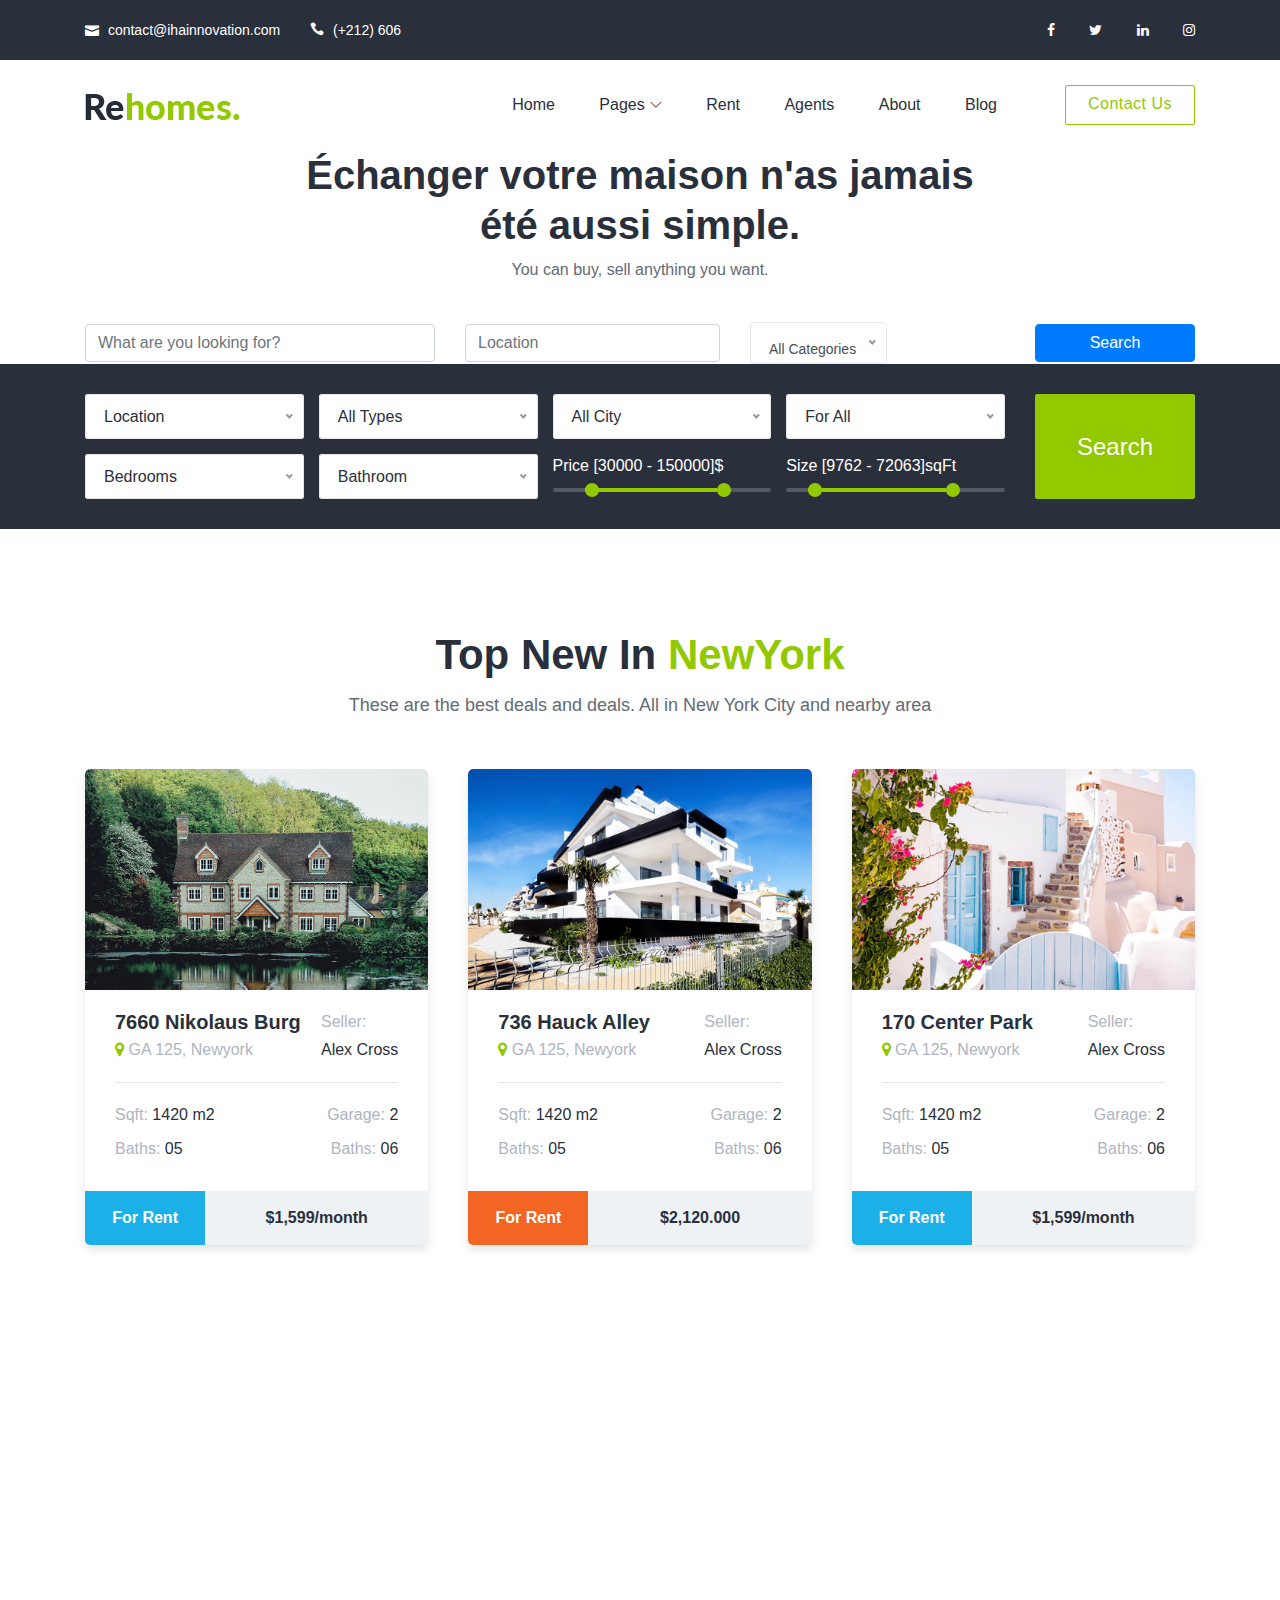
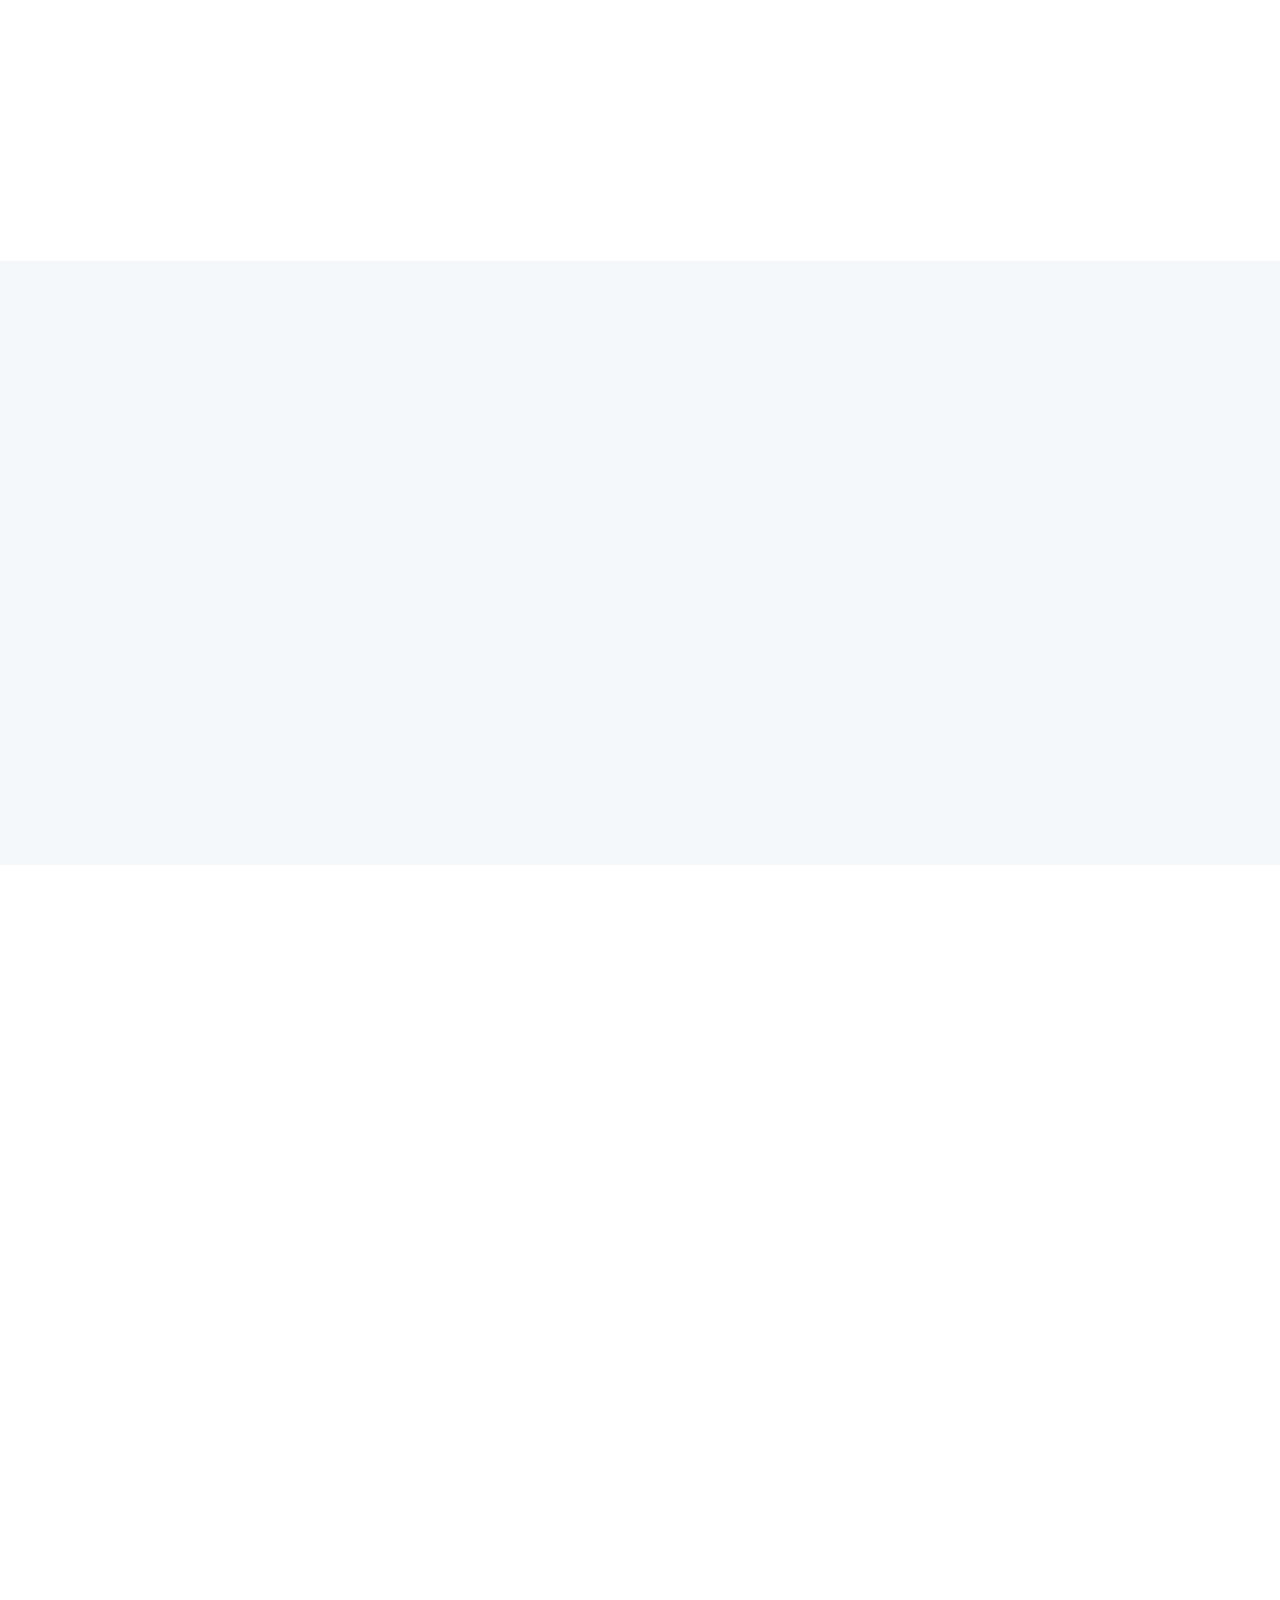
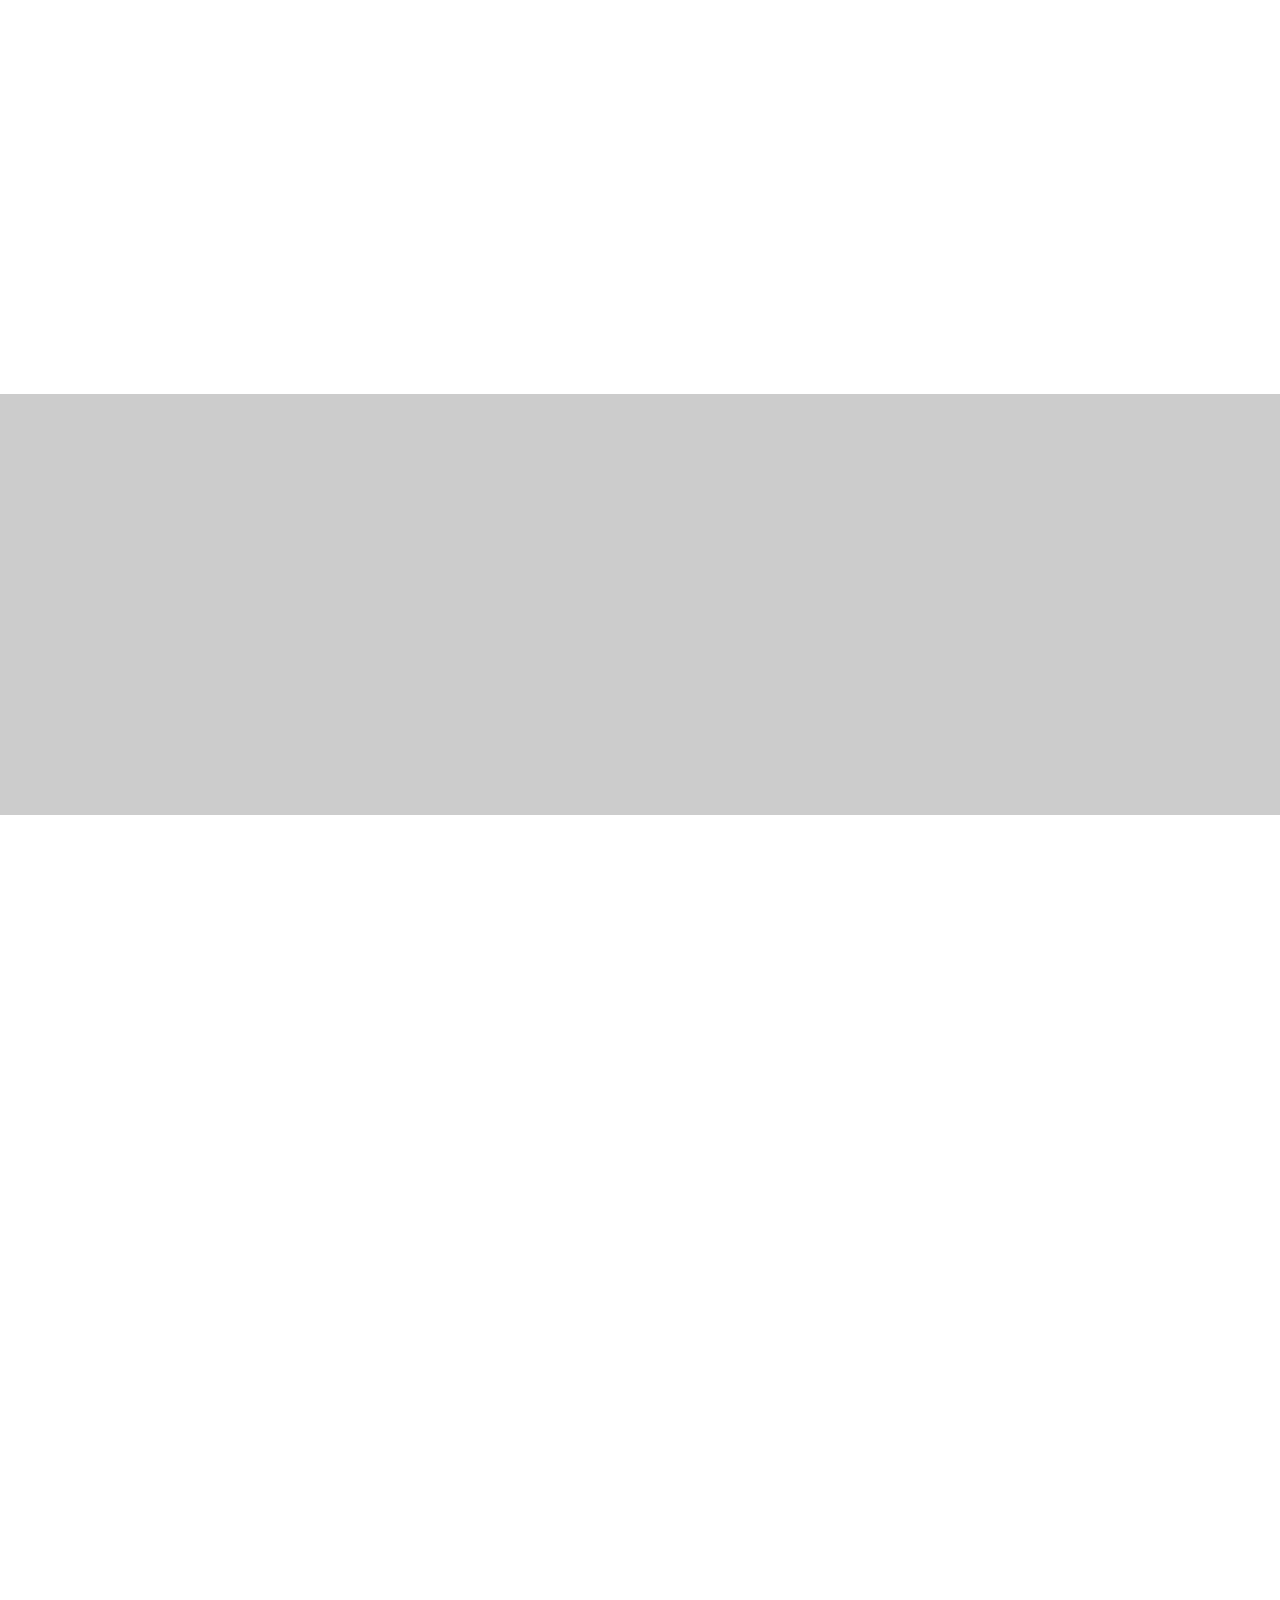
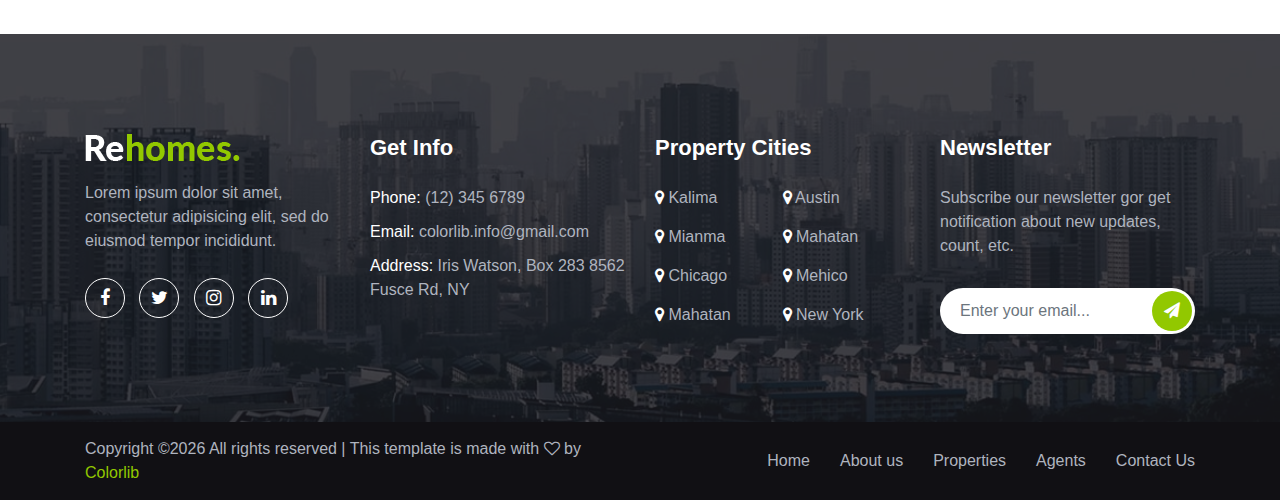
==== commit 3406662d: "first commit" ====
--- a/rehomes/rehomes/index.html
+++ b/rehomes/rehomes/index.html
@@ -32,8 +32,8 @@
                 <div class="row h-100 align-items-center">
                     <div class="col-6">
                         <div class="top-header-content">
-                            <a href="#"><i class="icon_mail"></i> <span>info.colorlib@gmail.com</span></a>
-                            <a href="#"><i class="icon_phone"></i> <span>(12) 345 6789</span></a>
+                            <a href="#"><i class="icon_mail"></i> <span>contact@ihainnovation.com</span></a>
+                            <a href="#"><i class="icon_phone"></i> <span>(+212) 606</span></a>
                         </div>
                     </div>
                     <div class="col-6">
@@ -118,11 +118,61 @@
     <!-- **** Header Area End **** -->
 
     <!-- **** Welcome Maps Area Start **** -->
-    <div class="welcome-area wow fadeInUp" data-wow-delay="200ms">
-        <div class="google-maps">
-            <iframe src="https://www.google.com/maps/embed?pb=!1m18!1m12!1m3!1d17107.2892861271!2d-74.01626372475907!3d40.714272545051664!2m3!1f0!2f0!3f0!3m2!1i1024!2i768!4f13.1!3m3!1m2!1s0x89c24fa5d33f083b%3A0xc80b8f06e177fe62!2sNew+York%2C+NY%2C+USA!5e0!3m2!1sen!2sbd!4v1551762805743" allowfullscreen></iframe>
-        </div>
-    </div>
+    <div class="site-blocks-cover overlay" style="background-image: url(images/hero_2.jpg);" data-aos="fade" data-stellar-background-ratio="0.5">
+        <div class="container">
+          <div class="row align-items-center justify-content-center text-center">
+  
+            <div class="col-md-12">
+              
+              
+              <div class="row justify-content-center mb-4">
+                <div class="col-md-8 text-center">
+                  <h1 class="" data-aos="fade-up">Échanger votre maison n'as jamais été aussi simple. </h1>
+                  <p data-aos="fade-up" data-aos-delay="100">You can buy, sell anything you want.</p>
+                </div>
+              </div>
+  
+              <div class="form-search-wrap" data-aos="fade-up" data-aos-delay="200">
+                <form method="post">
+                  <div class="row align-items-center">
+                    <div class="col-lg-12 mb-4 mb-xl-0 col-xl-4">
+                      <input type="text" class="form-control rounded" placeholder="What are you looking for?">
+                    </div>
+                    <div class="col-lg-12 mb-4 mb-xl-0 col-xl-3">
+                      <div class="wrap-icon">
+                        <span class="icon icon-room"></span>
+                        <input type="text" class="form-control rounded" placeholder="Location">
+                      </div>
+                      
+                    </div>
+                    <div class="col-lg-12 mb-4 mb-xl-0 col-xl-3">
+                      <div class="select-wrap">
+                        <span class="icon"><span class="icon-keyboard_arrow_down"></span></span>
+                        <select class="form-control rounded" name="" id="">
+                          <option value="">All Categories</option>
+                          <option value="">Real Estate</option>
+                          <option value="">Books &amp;  Magazines</option>
+                          <option value="">Furniture</option>
+                          <option value="">Electronics</option>
+                          <option value="">Cars &amp; Vehicles</option>
+                          <option value="">Others</option>
+                        </select>
+                      </div>
+                    </div>
+                    <div class="col-lg-12 col-xl-2 ml-auto text-right">
+                      <input type="submit" class="btn btn-primary btn-block rounded" value="Search">
+                    </div>
+                    
+                  </div>
+                </form>
+              </div>
+  
+            </div>
+          </div>
+        </div>
+      </div>  
+  
+
     <!-- **** Welcome Maps Area End **** -->
 
     <!-- **** Location Search Form Area **** -->
